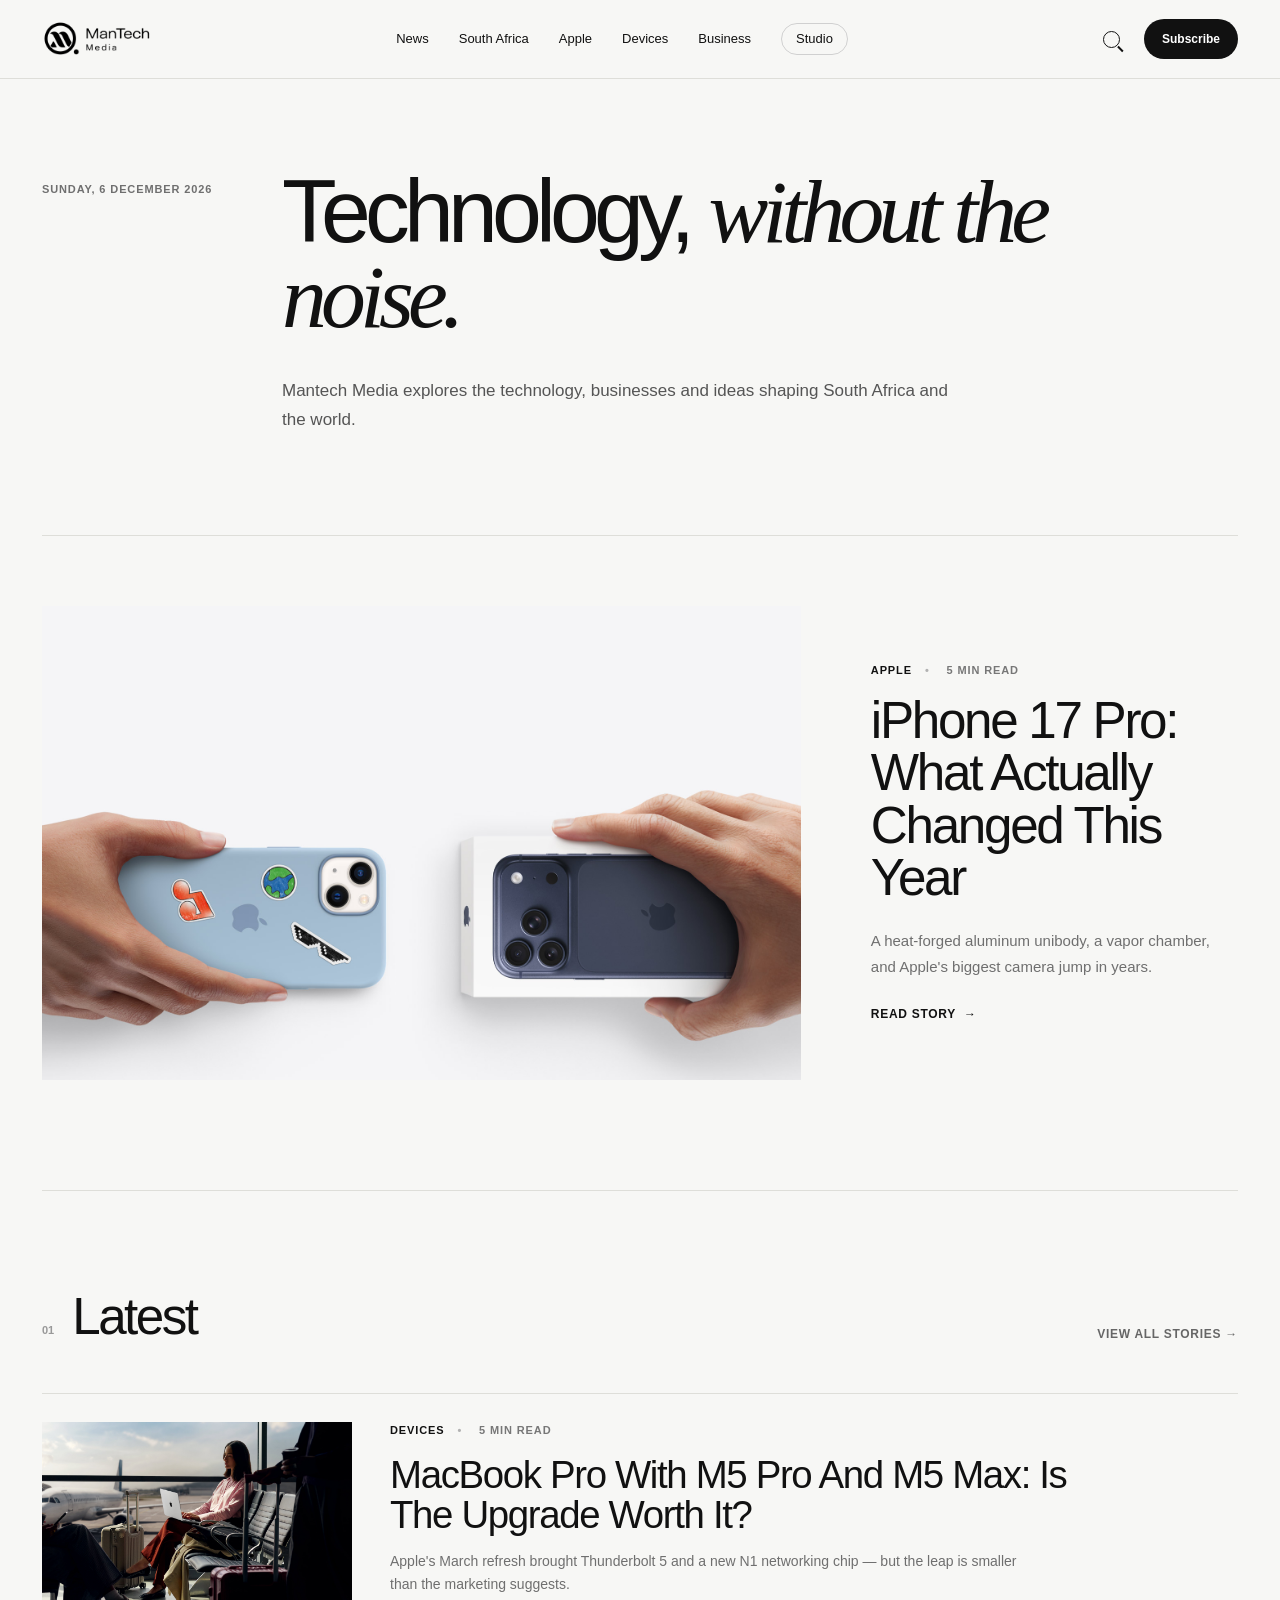
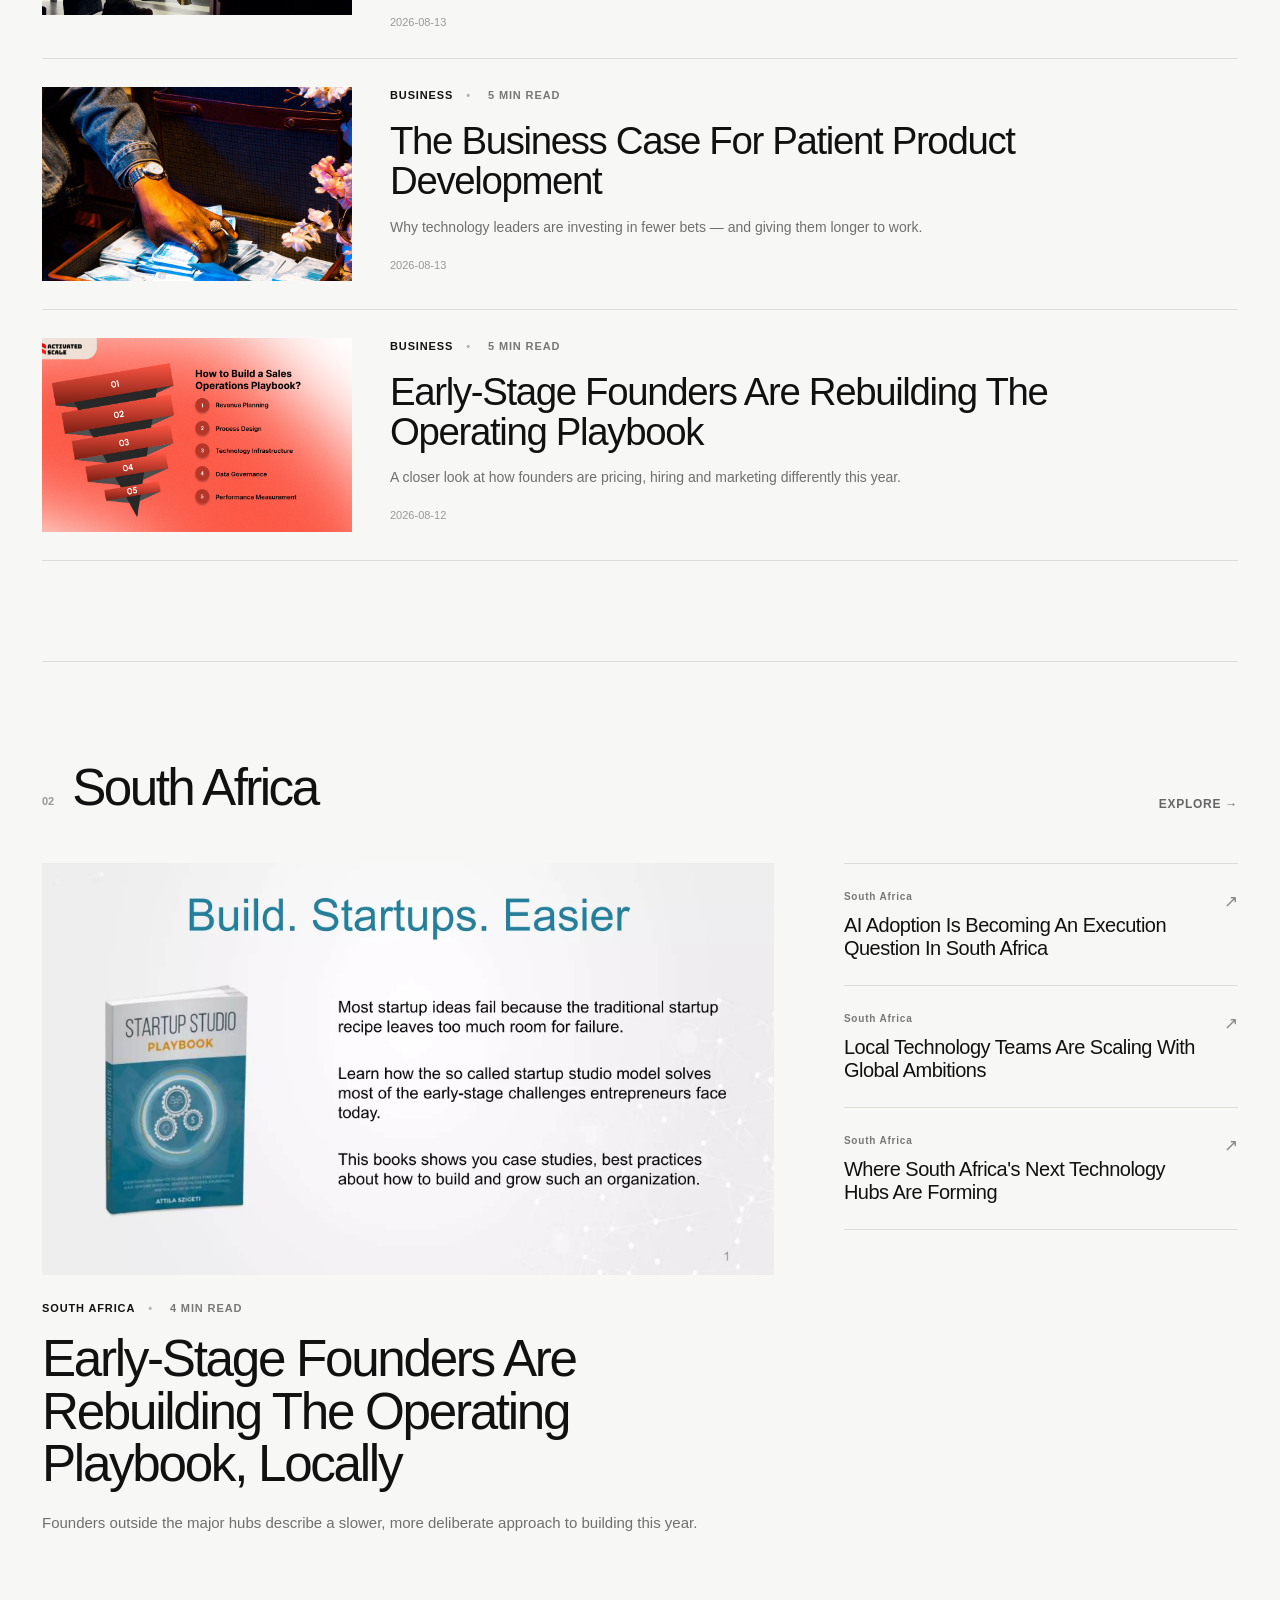
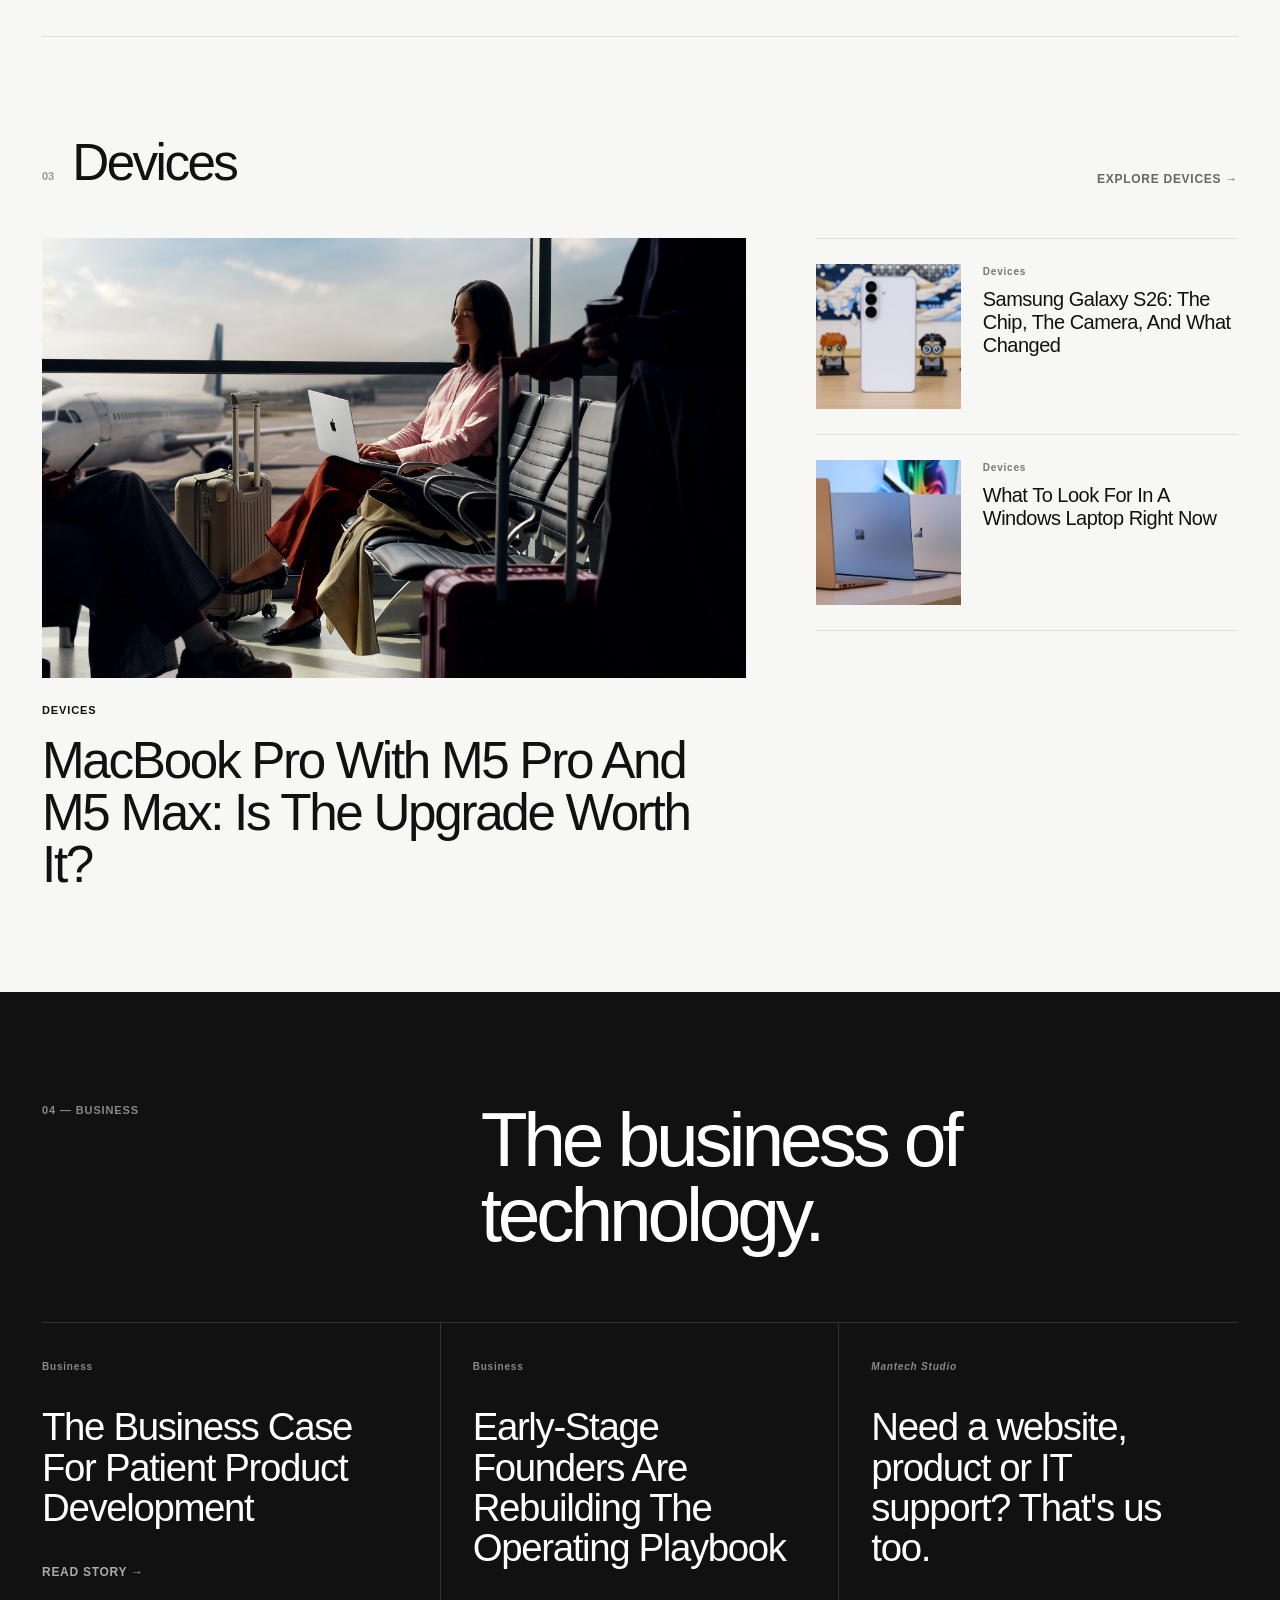
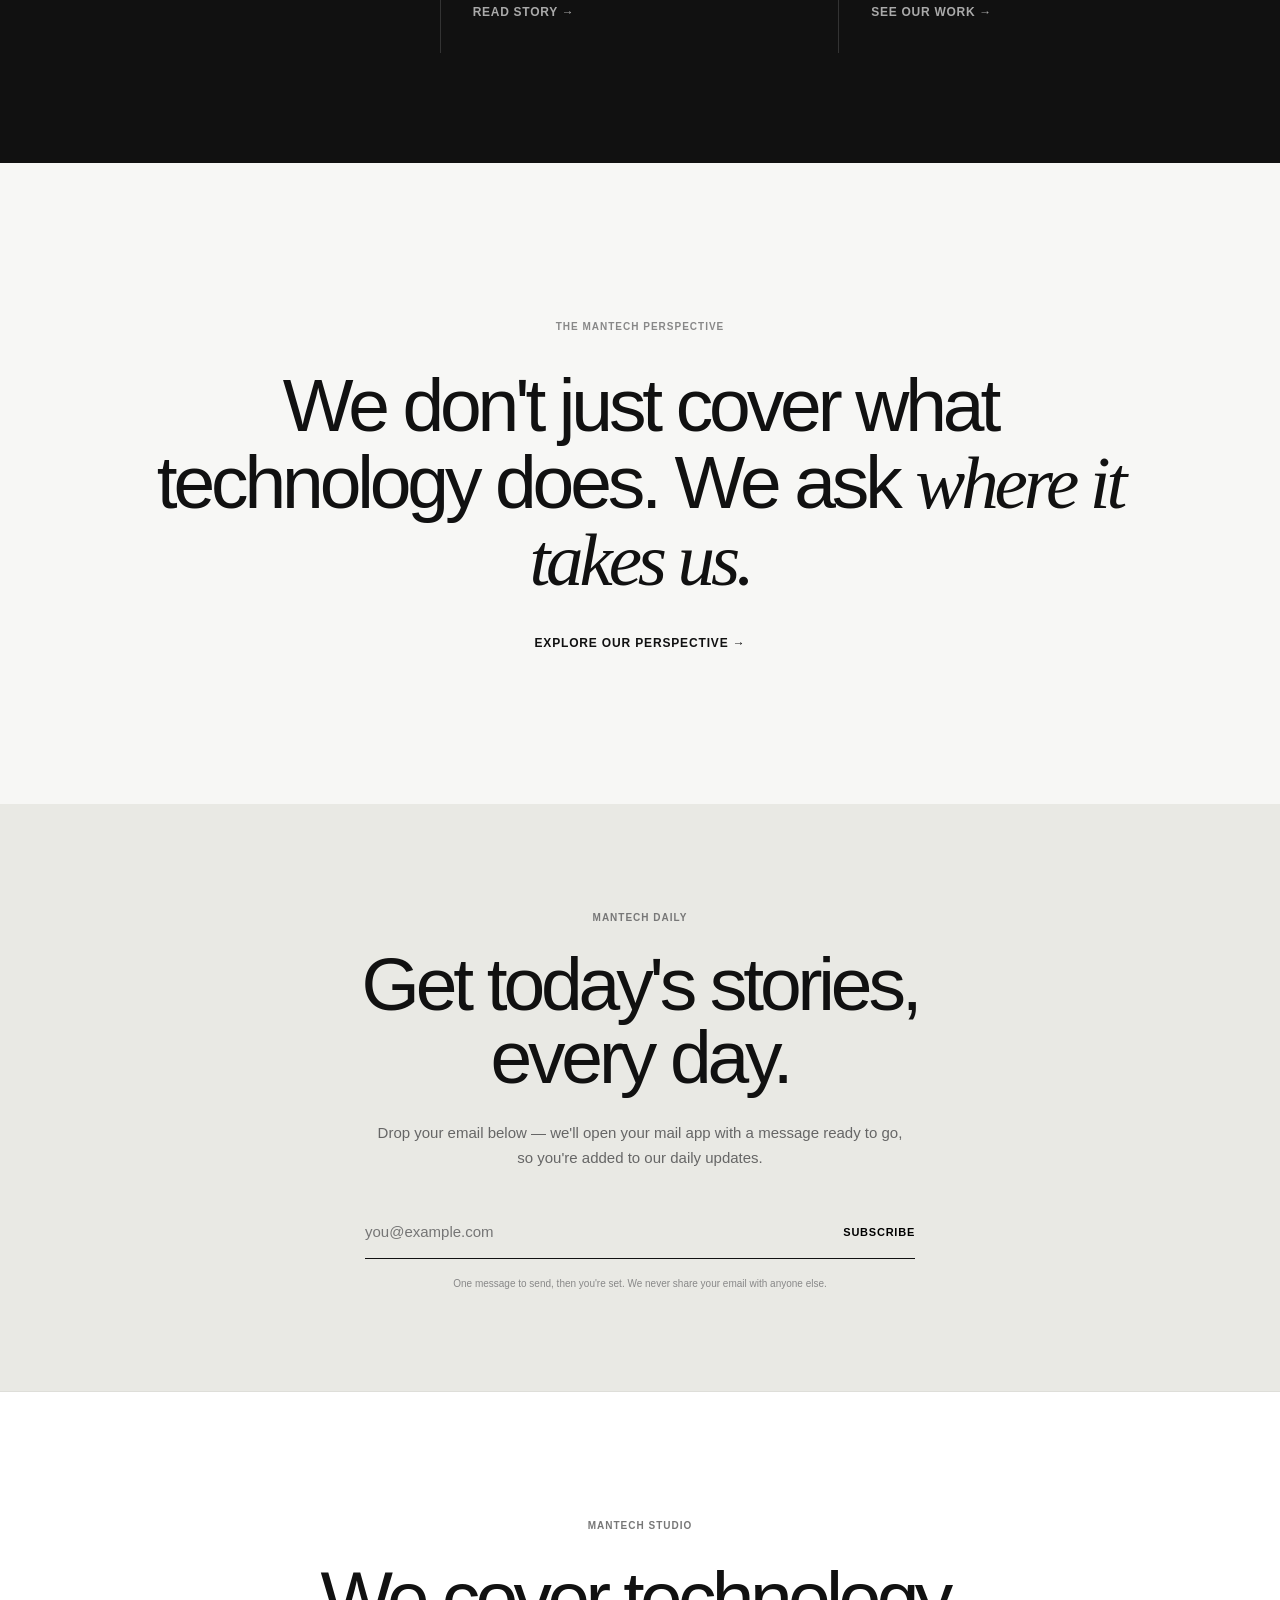
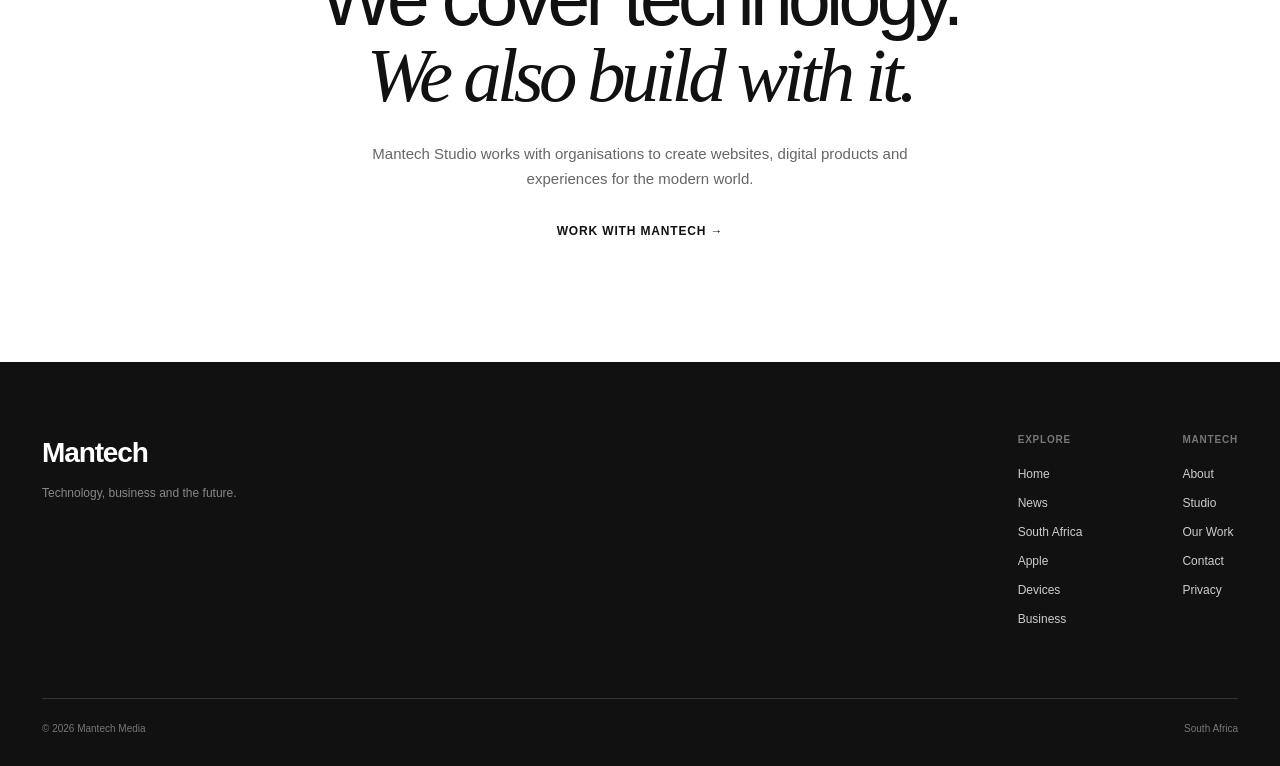
==== index.html @ ae86266d "initial commit of the full website" ====
<!DOCTYPE html>
<html lang="en">

<head>

    <meta charset="UTF-8">

    <meta
        name="viewport"
        content="width=device-width, initial-scale=1.0"
    >

    <!-- Security: this site loads nothing from outside itself
         (no external fonts/scripts/CDNs), so a strict Content-Security-Policy
         costs nothing and blocks most injection attacks outright. -->
    <meta http-equiv="Content-Security-Policy" content="default-src 'self'; img-src 'self' data:; script-src 'self'; style-src 'self'; base-uri 'self'; form-action 'self' mailto:; frame-ancestors 'none'; object-src 'none';">
    <meta name="referrer" content="strict-origin-when-cross-origin">

    <meta
        name="description"
        content="Mantech Media covers technology, business, devices, AI and the changing technology landscape in South Africa and around the world."
    >

    <meta
        name="theme-color"
        content="#f7f7f5"
    >

    <title>Mantech Media — Technology, Business & Innovation</title>


    <link rel="icon" type="image/png" sizes="32x32" href="assets/icons/favicon-32.png" media="(prefers-color-scheme: light)">
    <link rel="icon" type="image/png" sizes="16x16" href="assets/icons/favicon-16.png" media="(prefers-color-scheme: light)">
    <link rel="icon" type="image/png" sizes="32x32" href="assets/icons/favicon-32-dark.png" media="(prefers-color-scheme: dark)">
    <link rel="icon" type="image/png" sizes="16x16" href="assets/icons/favicon-16-dark.png" media="(prefers-color-scheme: dark)">
    <link rel="apple-touch-icon" href="assets/icons/apple-touch-icon.png">

    <meta property="og:type" content="website">
    <meta property="og:site_name" content="Mantech Media">
    <meta property="og:image" content="assets/images/og-image.jpg">
    <meta name="twitter:card" content="summary_large_image">

    <link rel="stylesheet" href="css/style.css">

</head>


<body>


    <!-- =========================
         HEADER
    ========================== -->

    <header class="site-header">

        <div class="header-inner">


            <a href="index.html" class="brand">

                <img
                    src="assets/icons/lockup-black.png"
                    alt="Mantech Media Logo"
                    class="logo"
                >

            </a>


            <!-- DESKTOP NAVIGATION -->

            <nav class="desktop-navigation">

                <a href="pages/category.html?category=news">
                    News
                </a>

                <a href="pages/category.html?category=south-africa">
                    South Africa
                </a>

                <a href="pages/category.html?category=apple">
                    Apple
                </a>

                <a href="pages/category.html?category=devices">
                    Devices
                </a>

                <a href="pages/category.html?category=business">
                    Business
                </a>

                <a href="pages/studio.html" class="nav-studio-link">
                    Studio
                </a>

            </nav>


            <div class="header-actions">


                <button
                    class="icon-button"
                    id="searchButton"
                    aria-label="Open search"
                    type="button"
                >

                    <span class="search-icon"></span>

                </button>


                <a
                    href="#newsletter"
                    class="subscribe-button"
                >
                    Subscribe
                </a>


                <button
                    class="menu-button"
                    id="menuButton"
                    aria-label="Open menu"
                    aria-expanded="false"
                    type="button"
                >

                    <span></span>
                    <span></span>

                </button>


            </div>

        </div>


        <!-- =========================
             MOBILE NAVIGATION
        ========================== -->

        <div
            class="mobile-navigation"
            id="mobileNavigation"
        >

            <nav>

                <a href="index.html">
                    Home
                </a>

                <a href="pages/category.html?category=news">
                    News
                </a>

                <a href="pages/category.html?category=south-africa">
                    South Africa
                </a>

                <a href="pages/category.html?category=apple">
                    Apple
                </a>

                <a href="pages/category.html?category=devices">
                    Devices
                </a>

                <a href="pages/category.html?category=business">
                    Business
                </a>

            </nav>


            <div class="mobile-navigation-footer">

                <a href="#newsletter">
                    Mantech Daily
                </a>

                <a href="pages/studio.html">
                    Mantech Studio
                </a>

            </div>

        </div>

    </header>


    <!-- =========================
         SEARCH
    ========================== -->

    <div
        class="search-overlay"
        id="searchOverlay"
    >

        <div class="search-container">


            <div class="search-top">

                <span>
                    Search Mantech
                </span>

                <button
                    id="closeSearch"
                    type="button"
                >
                    Close
                </button>

            </div>


            <input
                type="search"
                id="searchInput"
                placeholder="Search stories, topics and technology..."
                autocomplete="off"
            >


            <div
                class="search-results"
                id="searchResults"
            >

                <p>
                    Start typing to search Mantech.
                </p>

            </div>

        </div>

    </div>



    <main>


        <!-- =========================
             INTRO
        ========================== -->

        <section class="publication-intro">

            <div
                class="intro-date"
                id="todayDate"
            >

            </div>


            <div class="intro-title">

                <h1>

                    Technology,

                    <em>
                        without the noise.
                    </em>

                </h1>


                <p>

                    Mantech Media explores the technology,
                    businesses and ideas shaping South Africa
                    and the world.

                </p>

            </div>

        </section>



        <!-- =========================
             FEATURED STORY
        ========================== -->

        <section class="featured-section" id="featuredSection">

            <article class="featured-story" id="featuredStory">


                <a
                    href="pages/article.html?id=technology-decisions-next-decade"
                    class="featured-image"
                >

                    <img
                        src="https://images.unsplash.com/photo-1518770660439-4636190af475"
                        alt="Computer hardware and technology"
                    >

                </a>


                <div class="featured-information">


                    <div class="story-meta">

                        <span>
                            Technology
                        </span>

                        <span>
                            6 min read
                        </span>

                    </div>


                    <h2>

                        <a href="pages/article.html?id=technology-decisions-next-decade">

                            The technology decisions
                            shaping the next decade

                        </a>

                    </h2>


                    <p>

                        Artificial intelligence, computing,
                        connectivity and new digital platforms
                        are changing how people and businesses
                        operate.

                    </p>


                    <a
                        href="pages/article.html?id=technology-decisions-next-decade"
                        class="text-link"
                    >

                        Read story

                        <span>
                            →
                        </span>

                    </a>


                </div>

            </article>

        </section>



        <!-- =========================
             LATEST
        ========================== -->

        <section class="content-section">


            <div class="section-heading">

                <div>

                    <span class="section-number">
                        01
                    </span>

                    <h2>
                        Latest
                    </h2>

                </div>


                <a
                    href="pages/category.html?category=news"
                    class="section-link"
                >
                    View all stories →
                </a>

            </div>



            <div class="latest-list" id="latestList">


                <article class="latest-story">

                    <a
                        href="pages/article.html?id=ai-everyday-business-tool"
                        class="latest-image"
                    >

                        <img
                            src="https://images.unsplash.com/photo-1516321318423-f06f85e504b3"
                            alt="Person using a computer"
                        >

                    </a>


                    <div class="latest-information">

                        <div class="story-meta">

                            <span>
                                AI
                            </span>

                            <span>
                                5 min read
                            </span>

                        </div>


                        <h3>

                            <a href="pages/article.html?id=ai-everyday-business-tool">

                                AI is moving from experiment
                                to everyday business tool

                            </a>

                        </h3>


                        <p>

                            Businesses are moving beyond
                            AI experimentation and beginning
                            to build it into everyday work.

                        </p>


                        <time>
                            August 16, 2026
                        </time>

                    </div>

                </article>



                <article class="latest-story">

                    <a
                        href="pages/article.html?id=tools-changing-software-development"
                        class="latest-image"
                    >

                        <img
                            src="https://images.unsplash.com/photo-1488590528505-98d2b5aba04b"
                            alt="Laptop displaying technology"
                        >

                    </a>


                    <div class="latest-information">

                        <div class="story-meta">

                            <span>
                                Developers
                            </span>

                            <span>
                                4 min read
                            </span>

                        </div>


                        <h3>

                            <a href="pages/article.html?id=tools-changing-software-development">

                                The tools changing how
                                software is being built

                            </a>

                        </h3>


                        <p>

                            A new generation of development
                            tools is changing the relationship
                            between people and software.

                        </p>


                        <time>
                            August 15, 2026
                        </time>

                    </div>

                </article>



                <article class="latest-story">

                    <a
                        href="pages/article.html?id=relationship-with-technology"
                        class="latest-image"
                    >

                        <img
                            src="https://images.unsplash.com/photo-1550745165-9bc0b252726f"
                            alt="Retro technology device"
                        >

                    </a>


                    <div class="latest-information">

                        <div class="story-meta">

                            <span>
                                Devices
                            </span>

                            <span>
                                3 min read
                            </span>

                        </div>


                        <h3>

                            <a href="pages/article.html?id=relationship-with-technology">

                                Why our relationship with
                                technology keeps changing

                            </a>

                        </h3>


                        <p>

                            From smartphones to wearables,
                            the devices around us continue
                            to evolve.

                        </p>


                        <time>
                            August 15, 2026
                        </time>

                    </div>

                </article>


            </div>

        </section>



        <!-- =========================
             SOUTH AFRICA
        ========================== -->

        <section class="content-section">


            <div class="section-heading">

                <div>

                    <span class="section-number">
                        02
                    </span>

                    <h2>
                        South Africa
                    </h2>

                </div>


                <a
                    href="pages/category.html?category=south-africa"
                    class="section-link"
                >
                    Explore →
                </a>

            </div>



            <div class="south-africa-layout" id="southAfricaLayout">


                <article class="sa-main-story">


                    <a
                        href="pages/article.html?id=south-africa-new-tech-chapter"
                        class="sa-image"
                    >

                        <img
                            src="https://images.unsplash.com/photo-1486406146926-c627a92ad1ab"
                            alt="Modern city buildings"
                        >

                    </a>


                    <div class="story-meta">

                        <span>
                            South Africa
                        </span>

                        <span>
                            7 min read
                        </span>

                    </div>


                    <h3>

                        <a href="pages/article.html?id=south-africa-new-tech-chapter">

                            South Africa is entering
                            a new chapter in technology

                        </a>

                    </h3>


                    <p>

                        From fintech and artificial intelligence
                        to infrastructure and digital services,
                        technology is becoming increasingly
                        important to the country's future.

                    </p>

                </article>



                <div class="sa-side-stories">


                    <article class="compact-story">

                        <div>

                            <span class="compact-category">
                                FINTECH
                            </span>

                            <h3>

                                <a href="pages/article.html?id=african-fintech-finance">

                                    How African fintech
                                    is changing finance

                                </a>

                            </h3>

                        </div>

                        <span class="story-arrow">
                            ↗
                        </span>

                    </article>



                    <article class="compact-story">

                        <div>

                            <span class="compact-category">
                                INFRASTRUCTURE
                            </span>

                            <h3>

                                <a href="pages/article.html?id=africas-digital-future">

                                    The race to build
                                    Africa's digital future

                                </a>

                            </h3>

                        </div>

                        <span class="story-arrow">
                            ↗
                        </span>

                    </article>



                    <article class="compact-story">

                        <div>

                            <span class="compact-category">
                                STARTUPS
                            </span>

                            <h3>

                                <a href="pages/article.html?id=african-founders-building-next">

                                    The African founders
                                    building what's next

                                </a>

                            </h3>

                        </div>

                        <span class="story-arrow">
                            ↗
                        </span>

                    </article>


                </div>

            </div>

        </section>



        <!-- =========================
             DEVICES
        ========================== -->

        <section class="content-section">


            <div class="section-heading">

                <div>

                    <span class="section-number">
                        03
                    </span>

                    <h2>
                        Devices
                    </h2>

                </div>


                <a
                    href="pages/category.html?category=devices"
                    class="section-link"
                >
                    Explore devices →
                </a>

            </div>



            <div class="device-layout" id="deviceLayout">


                <article class="device-main">

                    <a
                        href="pages/article.html?id=smartphone-more-than-phone"
                        class="device-main-image"
                    >

                        <img
                            src="https://images.unsplash.com/photo-1592899677977-9c10ca588bbd"
                            alt="Modern smartphone"
                        >

                    </a>


                    <div class="story-meta">

                        <span>
                            Smartphones
                        </span>

                    </div>


                    <h3>

                        <a href="pages/article.html?id=smartphone-more-than-phone">

                            The smartphone is becoming
                            more than a phone

                        </a>

                    </h3>

                </article>



                <div class="device-side">


                    <article class="device-small">

                        <a href="pages/article.html?id=personal-computing">

                            <img
                                src="https://images.unsplash.com/photo-1517336714731-489689fd1ca8"
                                alt="Laptop"
                            >

                        </a>


                        <div>

                            <span>
                                COMPUTERS
                            </span>

                            <h3>

                                <a href="pages/article.html?id=personal-computing">

                                    The new era of
                                    personal computing

                                </a>

                            </h3>

                        </div>

                    </article>



                    <article class="device-small">

                        <a href="pages/article.html?id=after-smartwatch">

                            <img
                                src="https://images.unsplash.com/photo-1546868871-7041f2a55e13"
                                alt="Smartwatch"
                            >

                        </a>


                        <div>

                            <span>
                                WEARABLES
                            </span>

                            <h3>

                                <a href="pages/article.html?id=after-smartwatch">

                                    What comes after
                                    the smartwatch?

                                </a>

                            </h3>

                        </div>

                    </article>


                </div>

            </div>

        </section>



        <!-- =========================
             BUSINESS
        ========================== -->

        <section class="business-section">


            <div class="business-heading">

                <span>
                    04 — BUSINESS
                </span>

                <h2>
                    The business
                    of technology.
                </h2>

            </div>



            <div class="business-stories" id="businessStories">


                <article>

                    <span>
                        AI ECONOMY
                    </span>

                    <h3>

                        <a href="pages/article.html?id=companies-ai-economy">

                            The companies competing
                            to define the AI economy

                        </a>

                    </h3>


                    <a
                        href="pages/article.html?id=companies-ai-economy"
                        class="text-link"
                    >
                        Read story →
                    </a>

                </article>



                <article>

                    <span>
                        FINANCE
                    </span>

                    <h3>

                        <a href="pages/article.html?id=technology-financial-services">

                            How technology is reshaping
                            financial services

                        </a>

                    </h3>


                    <a
                        href="pages/article.html?id=technology-financial-services"
                        class="text-link"
                    >
                        Read story →
                    </a>

                </article>



                <article>

                    <span>
                        STARTUPS
                    </span>

                    <h3>

                        <a href="pages/article.html?id=next-generation-tech-companies">

                            Where the next generation
                            of technology companies begins

                        </a>

                    </h3>


                    <a
                        href="pages/article.html?id=next-generation-tech-companies"
                        class="text-link"
                    >
                        Read story →
                    </a>

                </article>


            </div>

        </section>



        <!-- =========================
             PERSPECTIVE
        ========================== -->

        <section class="perspective">

            <span>
                THE MANTECH PERSPECTIVE
            </span>


            <h2>

                We don't just cover
                what technology does.

                We ask

                <em>
                    where it takes us.
                </em>

            </h2>


            <a href="pages/about.html">
                Explore our perspective →
            </a>

        </section>



        <!-- =========================
             NEWSLETTER
        ========================== -->

        <section
            class="newsletter"
            id="newsletter"
        >

            <div class="newsletter-inner">

                <span>
                    MANTECH DAILY
                </span>


                <h2>
                    Get today's stories,
                    every day.
                </h2>


                <p>

                    Drop your email below — we'll open your mail
                    app with a message ready to go, so you're
                    added to our daily updates.

                </p>


                <form id="newsletterForm">

                    <input
                        type="email"
                        id="emailInput"
                        placeholder="you@example.com"
                        required
                    >

                    <button type="submit" id="subscribeButton">
                        Subscribe
                    </button>

                </form>


                <small id="newsletterMessage">

                    One message to send, then you're set. We
                    never share your email with anyone else.

                </small>

            </div>

        </section>



        <!-- =========================
             STUDIO
        ========================== -->

        <section
            class="studio"
            id="studio"
        >

            <div class="studio-inner">

                <span>
                    MANTECH STUDIO
                </span>


                <h2>

                    We cover technology.

                    <br>

                    <em>
                        We also build with it.
                    </em>

                </h2>


                <p>

                    Mantech Studio works with organisations
                    to create websites, digital products and
                    experiences for the modern world.

                </p>


                <a href="pages/studio.html">
                    Work with Mantech →
                </a>

            </div>

        </section>


    </main>



    <!-- =========================
         FOOTER
    ========================== -->

    <footer class="site-footer">


        <div class="footer-top">


            <div class="footer-brand">

                <a href="index.html">
                    Mantech
                </a>

                <p>
                    Technology, business and the future.
                </p>

            </div>



            <div class="footer-links">


                <div>

                    <span>
                        Explore
                    </span>

                    <a href="index.html">
                        Home
                    </a>

                    <a href="pages/category.html?category=news">
                        News
                    </a>

                    <a href="pages/category.html?category=south-africa">
                        South Africa
                    </a>

                    <a href="pages/category.html?category=apple">
                        Apple
                    </a>

                    <a href="pages/category.html?category=devices">
                        Devices
                    </a>

                    <a href="pages/category.html?category=business">
                        Business
                    </a>

                </div>



                <div>

                    <span>
                        Mantech
                    </span>

                    <a href="pages/about.html">
                        About
                    </a>

                    <a href="pages/studio.html">
                        Studio
                    </a>

                    <a href="pages/work.html">
                        Our Work
                    </a>

                    <a href="pages/contact.html">
                        Contact
                    </a>

                    <a href="pages/privacy.html">
                        Privacy
                    </a>

                </div>


            </div>

        </div>



        <div class="footer-bottom">

            <span>
                © 2026 Mantech Media
            </span>

            <span>
                South Africa
            </span>

        </div>


    </footer>



    <script src="data/articles.js"></script>
    <script src="js/main.js"></script>

</body>

</html>
---- css/style.css ----
/* =========================================================
   MANTECH MEDIA
   Editorial Technology Publication
   ========================================================= */


/* =========================================================
   RESET
   ========================================================= */

* {
    margin: 0;
    padding: 0;
    box-sizing: border-box;
}

html {
    scroll-behavior: smooth;
}

body {
    background: #f7f7f5;
    color: #111111;
    font-family: Arial, Helvetica, sans-serif;
    line-height: 1.5;
    -webkit-font-smoothing: antialiased;
}

img {
    display: block;
    width: 100%;
}

a {
    color: inherit;
    text-decoration: none;
}

button,
input {
    font: inherit;
}


/* =========================================================
   VARIABLES
   ========================================================= */

:root {
    --background: #f7f7f5;
    --surface: #ffffff;
    --text: #111111;
    --muted: #6f6f6f;
    --light-muted: #999999;
    --border: #deded9;
    --dark: #111111;

    --page-width: 1380px;
    --side-padding: 42px;

    --serif: Georgia, "Times New Roman", serif;
}


/* =========================================================
   GLOBAL CONTAINER
   ========================================================= */

main,
.site-header,
.site-footer {
    width: 100%;
}


/* =========================================================
   HEADER
   ========================================================= */

.site-header {
    position: sticky;
    top: 0;
    z-index: 1000;

    background: rgba(247, 247, 245, 0.94);
    backdrop-filter: blur(18px);
    -webkit-backdrop-filter: blur(18px);

    border-bottom: 1px solid var(--border);
}

.header-inner {
    width: min(var(--page-width), calc(100% - 84px));
    min-height: 78px;
    margin: 0 auto;

    display: flex;
    align-items: center;
    justify-content: space-between;
    gap: 30px;
}

.brand {
    display: flex;
    align-items: center;
    flex-shrink: 0;
}

.logo {
    width: auto;
    height: 38px;
    object-fit: contain;
}


/* =========================================================
   DESKTOP NAVIGATION
   ========================================================= */

.desktop-navigation {
    display: flex;
    align-items: center;
    justify-content: center;
    gap: 30px;

    margin-left: auto;
    margin-right: auto;
}

.desktop-navigation a {
    font-size: 13px;
    font-weight: 500;
    color: #333333;

    transition:
        color 0.2s ease;
}

.desktop-navigation a:hover {
    color: #000000;
}

/* Studio is a service, not a news category — a thin outline
   quietly marks it as a different kind of destination. */
.nav-studio-link {
    border: 1px solid #d0d0d0;
    border-radius: 20px;
    padding: 5px 14px;
}

.nav-studio-link:hover {
    border-color: #000000;
}


/* =========================================================
   HEADER ACTIONS
   ========================================================= */

.header-actions {
    display: flex;
    align-items: center;
    gap: 12px;
}

.icon-button,
.menu-button {
    border: 0;
    background: transparent;
    cursor: pointer;
}

.icon-button {
    width: 40px;
    height: 40px;

    display: flex;
    align-items: center;
    justify-content: center;
}

.search-icon {
    width: 17px;
    height: 17px;

    border: 1.7px solid #111111;
    border-radius: 50%;

    position: relative;
}

.search-icon::after {
    content: "";

    position: absolute;

    width: 7px;
    height: 1.7px;

    background: #111111;

    right: -5px;
    bottom: -3px;

    transform: rotate(45deg);
}

.subscribe-button {
    background: #111111;
    color: #ffffff;

    padding: 11px 18px;

    border-radius: 999px;

    font-size: 12px;
    font-weight: 600;

    transition:
        transform 0.2s ease,
        background 0.2s ease;
}

.subscribe-button:hover {
    background: #2a2a2a;
    transform: translateY(-1px);
}


/* =========================================================
   MENU BUTTON
   ========================================================= */

.menu-button {
    display: none;

    width: 40px;
    height: 40px;

    flex-direction: column;
    align-items: center;
    justify-content: center;
    gap: 5px;
}

.menu-button span {
    width: 19px;
    height: 1.5px;
    background: #111111;
}


/* =========================================================
   MOBILE NAVIGATION
   ========================================================= */

.mobile-navigation {
    display: none;

    border-top: 1px solid var(--border);
    background: var(--background);
}

.mobile-navigation nav {
    display: flex;
    flex-direction: column;
}

.mobile-navigation nav a {
    padding: 17px 22px;

    border-bottom: 1px solid var(--border);

    font-size: 17px;
    font-weight: 500;
}

.mobile-navigation-footer {
    display: flex;
    gap: 20px;

    padding: 20px 22px;
}

.mobile-navigation-footer a {
    font-size: 12px;
    color: var(--muted);
}


/* =========================================================
   SEARCH OVERLAY
   ========================================================= */

.search-overlay {
    position: fixed;
    inset: 0;

    z-index: 2000;

    background: rgba(247, 247, 245, 0.98);

    display: none;
}

.search-overlay.active {
    display: block;
}

.search-container {
    width: min(900px, calc(100% - 44px));
    margin: 100px auto;
}

.search-top {
    display: flex;
    align-items: center;
    justify-content: space-between;

    margin-bottom: 30px;
}

.search-top span {
    font-size: 14px;
    font-weight: 600;
}

.search-top button {
    border: 0;
    background: transparent;

    cursor: pointer;

    font-size: 13px;
}

#searchInput {
    width: 100%;

    border: 0;
    border-bottom: 1px solid #111111;

    background: transparent;

    padding: 15px 0;

    outline: none;

    font-size: clamp(28px, 5vw, 58px);
    letter-spacing: -0.04em;
}

.search-results {
    margin-top: 30px;
}

.search-results p {
    color: var(--muted);
}


/* =========================================================
   PUBLICATION INTRO
   ========================================================= */

.publication-intro {
    width: min(var(--page-width), calc(100% - 84px));

    margin: 0 auto;

    padding-top: 90px;
    padding-bottom: 100px;

    display: grid;
    grid-template-columns: 180px 1fr;

    gap: 60px;

    border-bottom: 1px solid var(--border);
}

.intro-date {
    padding-top: 12px;

    color: var(--muted);

    font-size: 11px;
    font-weight: 600;

    text-transform: uppercase;
    letter-spacing: 0.08em;
}

.intro-title {
    max-width: 950px;
}

.intro-title h1 {
    font-size: clamp(52px, 7vw, 100px);

    line-height: 0.94;

    letter-spacing: -0.065em;

    font-weight: 500;
}

.intro-title h1 em {
    font-family: var(--serif);
    font-weight: 400;
}

.intro-title p {
    max-width: 680px;

    margin-top: 38px;

    color: #555555;

    font-size: 17px;
    line-height: 1.7;
}


/* =========================================================
   FEATURED STORY
   ========================================================= */

.featured-section {
    width: min(var(--page-width), calc(100% - 84px));

    margin: 0 auto;

    padding: 70px 0 110px;
}

.featured-story {
    display: grid;

    grid-template-columns: minmax(0, 1.55fr) minmax(300px, 0.75fr);

    gap: 70px;

    align-items: center;
}

.featured-image {
    overflow: hidden;

    aspect-ratio: 16 / 10;

    background: #e7e7e2;
}

.featured-image img {
    width: 100%;
    height: 100%;

    object-fit: cover;

    transition: transform 0.5s ease;
}

.featured-image:hover img {
    transform: scale(1.025);
}

.featured-information {
    max-width: 530px;
}

.story-meta {
    display: flex;
    align-items: center;
    gap: 13px;

    margin-bottom: 17px;

    color: #777777;

    font-size: 11px;
    font-weight: 700;

    text-transform: uppercase;
    letter-spacing: 0.08em;
}

.story-meta span:first-child {
    color: #111111;
}

.story-meta span + span::before {
    content: "•";
    margin-right: 13px;

    color: #b2b2b2;
}

.featured-information h2 {
    font-size: clamp(34px, 4vw, 58px);

    line-height: 1.02;

    letter-spacing: -0.045em;

    font-weight: 500;
}

.featured-information h2 a {
    transition: opacity 0.2s ease;
}

.featured-information h2 a:hover {
    opacity: 0.6;
}

.featured-information p {
    margin-top: 24px;

    color: var(--muted);

    font-size: 15px;
    line-height: 1.7;
}


/* =========================================================
   TEXT LINKS
   ========================================================= */

.text-link {
    display: inline-flex;
    align-items: center;
    gap: 8px;

    margin-top: 26px;

    font-size: 12px;
    font-weight: 700;

    text-transform: uppercase;
    letter-spacing: 0.06em;
}

.text-link span {
    transition: transform 0.2s ease;
}

.text-link:hover span {
    transform: translateX(4px);
}


/* =========================================================
   CONTENT SECTIONS
   ========================================================= */

.content-section {
    width: min(var(--page-width), calc(100% - 84px));

    margin: 0 auto;

    padding: 100px 0;

    border-top: 1px solid var(--border);
}

.section-heading {
    display: flex;
    align-items: flex-end;
    justify-content: space-between;

    margin-bottom: 50px;
}

.section-heading > div {
    display: flex;
    align-items: baseline;
    gap: 18px;
}

.section-number {
    color: #999999;

    font-size: 11px;
    font-weight: 700;
}

.section-heading h2 {
    font-size: clamp(34px, 4vw, 58px);

    line-height: 1;

    letter-spacing: -0.05em;

    font-weight: 500;
}

.section-link {
    color: #666666;

    font-size: 12px;
    font-weight: 600;

    text-transform: uppercase;
    letter-spacing: 0.06em;
}

.section-link:hover {
    color: #111111;
}


/* =========================================================
   LATEST STORIES
   ========================================================= */

.latest-list {
    border-top: 1px solid var(--border);
   
}

.latest-story {
    display: grid;

    grid-template-columns: 310px 1fr;

    gap: 38px;

    padding: 28px 0;

    border-bottom: 1px solid var(--border);
}

.latest-image {
    display: block;

    overflow: hidden;

    aspect-ratio: 16 / 10;

    background: #e8e8e3;
}

.latest-image img {
    width: 100%;
    height: 100%;

    object-fit: cover;

    transition: transform 0.45s ease;
}

.latest-image:hover img {
    transform: scale(1.025);
}

.latest-information {
    max-width: 720px;

    display: flex;
    flex-direction: column;
    align-items: flex-start;
}

.latest-information h3 {
    max-width: 700px;

    font-size: clamp(24px, 3vw, 39px);

    line-height: 1.05;

    letter-spacing: -0.035em;

    font-weight: 500;
}

.latest-information h3 a:hover {
    opacity: 0.6;
}

.latest-information p {
    max-width: 650px;

    margin-top: 14px;

    color: var(--muted);

    font-size: 14px;

    line-height: 1.65;
}

.latest-information time {
    margin-top: 18px;

    color: #999999;

    font-size: 11px;
}


/* =========================================================
   SOUTH AFRICA
   ========================================================= */

.south-africa-layout {
    display: grid;

    grid-template-columns: minmax(0, 1.3fr) minmax(300px, 0.7fr);

    gap: 70px;
}

.sa-image {
    display: block;

    overflow: hidden;

    aspect-ratio: 16 / 9;

    background: #e7e7e2;
}

.sa-image img {
    width: 100%;
    height: 100%;

    object-fit: cover;

    transition: transform 0.5s ease;
}

.sa-image:hover img {
    transform: scale(1.025);
}

.sa-main-story .story-meta {
    margin-top: 25px;
}

.sa-main-story h3 {
    max-width: 800px;

    font-size: clamp(30px, 4vw, 52px);

    line-height: 1.02;

    letter-spacing: -0.045em;

    font-weight: 500;
}

.sa-main-story h3 a:hover {
    opacity: 0.6;
}

.sa-main-story p {
    max-width: 680px;

    margin-top: 20px;

    color: var(--muted);

    font-size: 15px;

    line-height: 1.7;
}

.sa-side-stories {
    border-top: 1px solid var(--border);
}

.compact-story {
    display: flex;

    justify-content: space-between;

    gap: 20px;

    padding: 25px 0;

    border-bottom: 1px solid var(--border);
}

.compact-category {
    display: block;

    margin-bottom: 10px;

    color: #777777;

    font-size: 10px;
    font-weight: 700;

    letter-spacing: 0.08em;
}

.compact-story h3 {
    max-width: 390px;

    font-size: 20px;

    line-height: 1.15;

    font-weight: 500;

    letter-spacing: -0.025em;
}

.compact-story h3 a:hover {
    opacity: 0.6;
}

.story-arrow {
    color: #888888;

    font-size: 17px;
}


/* =========================================================
   DEVICES
   ========================================================= */

.device-layout {
    display: grid;

    grid-template-columns: minmax(0, 1.25fr) minmax(300px, 0.75fr);

    gap: 70px;
}

.device-main-image {
    display: block;

    overflow: hidden;

    aspect-ratio: 16 / 10;

    background: #e6e6e1;
}

.device-main-image img {
    width: 100%;
    height: 100%;

    object-fit: cover;

    transition: transform 0.5s ease;
}

.device-main-image:hover img {
    transform: scale(1.025);
}

.device-main .story-meta {
    margin-top: 24px;
}

.device-main h3 {
    max-width: 720px;

    font-size: clamp(30px, 4vw, 52px);

    line-height: 1.02;

    letter-spacing: -0.045em;

    font-weight: 500;
}

.device-main h3 a:hover {
    opacity: 0.6;
}

.device-side {
    border-top: 1px solid var(--border);
}

.device-small {
    display: grid;

    grid-template-columns: 145px 1fr;

    gap: 22px;

    padding: 25px 0;

    border-bottom: 1px solid var(--border);
}

.device-small > a {
    overflow: hidden;

    aspect-ratio: 1 / 1;

    background: #e7e7e2;
}

.device-small img {
    width: 100%;
    height: 100%;

    object-fit: cover;

    transition: transform 0.4s ease;
}

.device-small > a:hover img {
    transform: scale(1.04);
}

.device-small > div > span {
    display: block;

    margin-bottom: 9px;

    color: #777777;

    font-size: 10px;
    font-weight: 700;

    letter-spacing: 0.08em;
}

.device-small h3 {
    font-size: 20px;

    line-height: 1.15;

    letter-spacing: -0.025em;

    font-weight: 500;
}

.device-small h3 a:hover {
    opacity: 0.6;
}


/* =========================================================
   BUSINESS
   ========================================================= */

.business-section {
    width: 100%;

    background: #111111;

    color: #ffffff;

    padding: 110px max(42px, calc((100vw - var(--page-width)) / 2));
}

.business-heading {
    display: grid;

    grid-template-columns: 0.5fr 1fr;

    gap: 60px;

    margin-bottom: 70px;
}

.business-heading > span {
    color: #888888;

    font-size: 11px;
    font-weight: 700;

    letter-spacing: 0.08em;
}

.business-heading h2 {
    max-width: 800px;

    font-size: clamp(44px, 6vw, 82px);

    line-height: 0.98;

    letter-spacing: -0.055em;

    font-weight: 500;
}

.business-stories {
    display: grid;

    grid-template-columns: repeat(3, 1fr);

    border-top: 1px solid #333333;
}

.business-stories article {
    min-height: 290px;

    padding: 30px 32px 30px 0;

    border-right: 1px solid #333333;
}

.business-stories article:not(:first-child) {
    padding-left: 32px;
}

.business-stories article:last-child {
    border-right: 0;
}

.business-stories article > span {
    color: #888888;

    font-size: 10px;
    font-weight: 700;

    letter-spacing: 0.08em;
}

/* The one Studio card in this grid — same layout as a story,
   just quietly marked with a lighter label so it still reads
   honestly as "not a news story" without breaking the grid. */
.studio-promo-card > span {
    color: #666666;
    font-style: italic;
}

.business-stories h3 {
    max-width: 370px;

    margin-top: 30px;

    font-size: clamp(25px, 3vw, 39px);

    line-height: 1.05;

    letter-spacing: -0.035em;

    font-weight: 500;
}

.business-stories h3 a:hover {
    color: #aaaaaa;
}

.business-stories .text-link {
    margin-top: 35px;

    color: #aaaaaa;
}

.business-stories .text-link:hover {
    color: #ffffff;
}


/* =========================================================
   PERSPECTIVE
   ========================================================= */

.perspective {
    width: min(1000px, calc(100% - 84px));

    margin: 0 auto;

    padding: 150px 0;

    text-align: center;
}

.perspective > span {
    color: #888888;

    font-size: 10px;
    font-weight: 700;

    letter-spacing: 0.1em;
}

.perspective h2 {
    margin-top: 30px;

    font-size: clamp(40px, 6vw, 75px);

    line-height: 1.02;

    letter-spacing: -0.055em;

    font-weight: 500;
}

.perspective h2 em {
    font-family: var(--serif);
    font-weight: 400;
}

.perspective > a {
    display: inline-block;

    margin-top: 35px;

    font-size: 12px;
    font-weight: 700;

    text-transform: uppercase;
    letter-spacing: 0.07em;
}

.perspective > a:hover {
    opacity: 0.55;
}


/* =========================================================
   NEWSLETTER
   ========================================================= */

.newsletter {
    width: 100%;

    background: #e9e9e4;

    padding: 100px 42px;
}

.newsletter-inner {
    width: min(700px, 100%);

    margin: 0 auto;

    text-align: center;
}

.newsletter-inner > span {
    color: #777777;

    font-size: 10px;
    font-weight: 700;

    letter-spacing: 0.1em;
}

.newsletter h2 {
    margin-top: 20px;

    font-size: clamp(42px, 6vw, 75px);

    line-height: 0.98;

    letter-spacing: -0.055em;

    font-weight: 500;
}

.newsletter p {
    max-width: 530px;

    margin: 25px auto 0;

    color: #666666;

    font-size: 15px;

    line-height: 1.7;
}

#newsletterForm {
    display: flex;

    max-width: 550px;

    margin: 35px auto 0;

    border-bottom: 1px solid #111111;
}

#emailInput {
    flex: 1;

    min-width: 0;

    border: 0;

    background: transparent;

    padding: 15px 0;

    outline: none;

    font-size: 15px;
}

#newsletterForm button {
    border: 0;

    background: transparent;

    cursor: pointer;

    padding: 15px 0 15px 20px;

    font-size: 11px;
    font-weight: 700;

    text-transform: uppercase;
    letter-spacing: 0.07em;
}

#newsletterForm button:hover {
    opacity: 0.55;
}

.newsletter small {
    display: block;

    margin-top: 17px;

    color: #888888;

    font-size: 10px;

    transition: color 0.3s ease;
}

/* Brief colour pulse when someone just subscribed — subtle,
   not a big animation, fades back on its own via main.js. */
.newsletter-message--confirmed {
    color: #111111;
    font-weight: 700;
}


/* =========================================================
   STUDIO
   ========================================================= */

.studio {
    width: 100%;

    background: #ffffff;

    border-top: 1px solid var(--border);

    padding: 120px 42px;
}

.studio-inner {
    width: min(1000px, 100%);

    margin: 0 auto;

    text-align: center;
}

.studio-inner > span {
    color: #777777;

    font-size: 10px;
    font-weight: 700;

    letter-spacing: 0.1em;
}

.studio h2 {
    margin-top: 25px;

    font-size: clamp(45px, 6vw, 80px);

    line-height: 0.98;

    letter-spacing: -0.06em;

    font-weight: 500;
}

.studio h2 em {
    font-family: var(--serif);
    font-weight: 400;
}

.studio p {
    max-width: 560px;

    margin: 28px auto 0;

    color: #666666;

    font-size: 15px;

    line-height: 1.7;
}

.studio-inner > a {
    display: inline-block;

    margin-top: 30px;

    font-size: 12px;
    font-weight: 700;

    text-transform: uppercase;
    letter-spacing: 0.07em;
}

.studio-inner > a:hover {
    opacity: 0.55;
}


/* =========================================================
   FOOTER
   ========================================================= */

.site-footer {
    background: #111111;

    color: #ffffff;

    padding: 70px 42px 30px;
}

.footer-top {
    width: min(var(--page-width), 100%);

    margin: 0 auto;

    display: flex;

    justify-content: space-between;

    gap: 80px;

    padding-bottom: 70px;
}

.footer-brand > a {
    font-size: 28px;

    font-weight: 600;

    letter-spacing: -0.04em;
}

.footer-brand p {
    margin-top: 10px;

    color: #888888;

    font-size: 12px;
}

.footer-links {
    display: flex;

    gap: 100px;
}

.footer-links > div {
    display: flex;

    flex-direction: column;

    gap: 11px;
}

.footer-links span {
    margin-bottom: 7px;

    color: #777777;

    font-size: 10px;
    font-weight: 700;

    text-transform: uppercase;

    letter-spacing: 0.08em;
}

.footer-links a {
    color: #cccccc;

    font-size: 12px;

    transition: color 0.2s ease;
}

.footer-links a:hover {
    color: #ffffff;
}

.footer-bottom {
    width: min(var(--page-width), 100%);

    margin: 0 auto;

    padding-top: 22px;

    border-top: 1px solid #333333;

    display: flex;

    justify-content: space-between;

    color: #777777;

    font-size: 10px;
}


/* =========================================================
   ARTICLE PAGE
   ========================================================= */

.article-page {
    width: min(1180px, calc(100% - 84px));

    margin: 0 auto;

    padding: 100px 0 140px;
}

.article-header {
    width: min(900px, 100%);

    margin: 0 auto;

    text-align: center;
}

.article-header .story-meta {
    justify-content: center;
}

.article-header h1 {
    margin-top: 25px;

    font-size: clamp(48px, 7vw, 88px);

    line-height: 0.96;

    letter-spacing: -0.06em;

    font-weight: 500;
}

.article-excerpt {
    max-width: 700px;

    margin: 30px auto 0;

    color: #666666;

    font-size: 18px;

    line-height: 1.65;
}

.article-byline {
    display: flex;

    justify-content: center;

    gap: 18px;

    margin-top: 30px;

    color: #777777;

    font-size: 11px;
}

.article-byline time::before {
    content: "•";

    margin-right: 18px;

    color: #bbbbbb;
}

.article-image {
    width: 100%;

    margin-top: 70px;

    overflow: hidden;

    aspect-ratio: 16 / 8.5;

    background: #e6e6e1;
}

.article-image img {
    width: 100%;
    height: 100%;

    object-fit: cover;
}

.article-content {
    width: min(720px, 100%);

    margin: 75px auto 0;
}

.article-content p {
    margin-bottom: 27px;

    color: #292929;

    font-family: Georgia, "Times New Roman", serif;

    font-size: 20px;

    line-height: 1.75;
}

.article-content p:first-child {
    font-size: 23px;
}

.article-not-found {
    width: min(700px, calc(100% - 44px));

    margin: 150px auto;

    text-align: center;
}

.article-not-found h1 {
    font-size: 48px;

    letter-spacing: -0.05em;
}

.article-not-found p {
    margin-top: 15px;

    color: var(--muted);
}

.article-not-found a {
    display: inline-block;

    margin-top: 25px;

    font-size: 12px;
    font-weight: 700;

    text-transform: uppercase;
}

.article-loading {
    width: min(700px, calc(100% - 44px));

    margin: 150px auto;

    text-align: center;

    color: var(--muted);
}


/* =========================================================
   TABLET
   ========================================================= */

@media (max-width: 1000px) {

    :root {
        --side-padding: 28px;
    }

    .header-inner,
    .publication-intro,
    .featured-section,
    .content-section {
        width: calc(100% - 56px);
    }

    .desktop-navigation {
        gap: 18px;
    }

    .featured-story {
        grid-template-columns: 1fr;

        gap: 35px;
    }

    .featured-information {
        max-width: 760px;
    }

    .south-africa-layout,
    .device-layout {
        grid-template-columns: 1fr;

        gap: 50px;
    }

    .business-heading {
        grid-template-columns: 1fr;

        gap: 25px;
    }

    .business-stories {
        grid-template-columns: 1fr;
    }

    .business-stories article,
    .business-stories article:not(:first-child) {
        padding: 30px 0;

        border-right: 0;
        border-bottom: 1px solid #333333;
    }

    .business-stories article:last-child {
        border-bottom: 0;
    }

}


/* =========================================================
   MOBILE
   ========================================================= */

@media (max-width: 700px) {

    body {
        overflow-x: hidden;
    }

    .header-inner {
        width: calc(100% - 36px);

        min-height: 68px;
    }

    .logo {
        height: 31px;
    }

    .desktop-navigation {
        display: none;
    }

    .menu-button {
        display: flex;
    }

    .subscribe-button {
        padding: 9px 14px;

        font-size: 11px;
    }

    .mobile-navigation.active {
        display: block;
    }


    /* INTRO */

    .publication-intro {
        width: calc(100% - 36px);

        padding-top: 55px;
        padding-bottom: 65px;

        display: block;
    }

    .intro-date {
        padding-top: 0;

        margin-bottom: 25px;
    }

    .intro-title h1 {
        font-size: clamp(46px, 14vw, 72px);

        line-height: 0.94;
    }

    .intro-title p {
        margin-top: 25px;

        font-size: 15px;
    }


    /* FEATURED */

    .featured-section {
        width: calc(100% - 36px);

        padding: 40px 0 70px;
    }

    .featured-story {
        gap: 28px;
    }

    .featured-image {
        aspect-ratio: 4 / 3;
    }

    .featured-information h2 {
        font-size: clamp(32px, 10vw, 48px);
    }

    .featured-information p {
        font-size: 14px;
    }


    /* CONTENT */

    .content-section {
        width: calc(100% - 36px);

        padding: 70px 0;
    }

    .section-heading {
        margin-bottom: 30px;
    }

    .section-heading > div {
        gap: 12px;
    }

    .section-heading h2 {
        font-size: 37px;
    }

    .section-link {
        font-size: 10px;
    }


    /* LATEST */

    .latest-story {
        display: grid;

        grid-template-columns: 145px minmax(0, 1fr);

        gap: 18px;

        padding: 22px 0;
    }

    .latest-image {
        width: 145px;

        aspect-ratio: 1 / 1;
    }

    .latest-information .story-meta {
        margin-bottom: 9px;

        font-size: 9px;

        gap: 7px;
    }

    .latest-information .story-meta span + span::before {
        margin-right: 7px;
    }

    .latest-information h3 {
        font-size: 20px;

        line-height: 1.08;
    }

    .latest-information p {
        display: none;
    }

    .latest-information time {
        margin-top: 10px;

        font-size: 9px;
    }


    /* SOUTH AFRICA */

    .south-africa-layout {
        gap: 35px;
    }

    .sa-image {
        aspect-ratio: 4 / 3;
    }

    .sa-main-story h3 {
        font-size: 33px;
    }

    .sa-main-story p {
        font-size: 14px;
    }

    .compact-story h3 {
        font-size: 18px;
    }


    /* DEVICES */

    .device-layout {
        gap: 35px;
    }

    .device-main h3 {
        font-size: 33px;
    }

    .device-small {
        grid-template-columns: 110px minmax(0, 1fr);

        gap: 17px;
    }

    .device-small > a {
        width: 110px;
    }

    .device-small h3 {
        font-size: 18px;
    }


    /* BUSINESS */

    .business-section {
        padding: 75px 18px;
    }

    .business-heading {
        margin-bottom: 45px;
    }

    .business-heading h2 {
        font-size: 48px;
    }

    .business-stories article {
        min-height: auto;
    }

    .business-stories h3 {
        font-size: 29px;
    }


    /* PERSPECTIVE */

    .perspective {
        width: calc(100% - 36px);

        padding: 95px 0;
    }

    .perspective h2 {
        font-size: 43px;
    }


    /* NEWSLETTER */

    .newsletter {
        padding: 75px 18px;
    }

    .newsletter h2 {
        font-size: 48px;
    }

    .newsletter p {
        font-size: 14px;
    }

    #newsletterForm {
        display: block;

        border-bottom: 0;
    }

    #emailInput {
        width: 100%;

        border-bottom: 1px solid #111111;
    }

    #newsletterForm button {
        width: 100%;

        margin-top: 10px;

        padding: 14px;

        background: #111111;

        color: #ffffff;

        border-radius: 999px;
    }


    /* STUDIO */

    .studio {
        padding: 85px 18px;
    }

    .studio h2 {
        font-size: 47px;
    }


    /* FOOTER */

    .site-footer {
        padding: 55px 18px 25px;
    }

    .footer-top {
        flex-direction: column;

        gap: 50px;

        padding-bottom: 50px;
    }

    .footer-links {
        gap: 70px;
    }

    .footer-bottom {
        gap: 20px;
    }


    /* ARTICLE */

    .article-page {
        width: calc(100% - 36px);

        padding: 60px 0 90px;
    }

    .article-header h1 {
        font-size: clamp(42px, 12vw, 64px);

        line-height: 0.96;
    }

    .article-excerpt {
        font-size: 16px;

        line-height: 1.6;
    }

    .article-byline {
        flex-wrap: wrap;

        gap: 8px;
    }

    .article-byline time::before {
        margin-right: 8px;
    }

    .article-image {
        margin-top: 45px;

        aspect-ratio: 4 / 3;
    }

    .article-content {
        margin-top: 45px;
    }

    .article-content p,
    .article-content p:first-child {
        font-size: 18px;

        line-height: 1.75;
    }

}


/* =========================================================
   SMALL MOBILE
   ========================================================= */

@media (max-width: 430px) {

    .header-actions {
        gap: 5px;
    }

    .icon-button {
        display: none;
    }

    .subscribe-button {
        padding: 8px 12px;
    }

    .latest-story {
        grid-template-columns: 120px minmax(0, 1fr);

        gap: 15px;
    }

    .latest-image {
        width: 120px;
    }

    .latest-information h3 {
        font-size: 18px;
    }

    .latest-information .story-meta {
        display: none;
    }

    .device-small {
        grid-template-columns: 95px minmax(0, 1fr);
    }

    .device-small > a {
        width: 95px;
    }

    .device-small h3 {
        font-size: 17px;
    }

    .business-heading h2 {
        font-size: 43px;
    }

    .footer-links {
        gap: 45px;
    }

    .footer-bottom {
        flex-direction: column;
    }

}
/* ==========================================
   HEADER CATEGORY LINKS
========================================== */

.desktop-navigation a {
    position: relative;
    color: inherit;
    text-decoration: none;
    transition: opacity 0.25s ease;
}

/* Subtle fade */
.desktop-navigation a:hover {
    opacity: 0.55;
}

/* Editorial underline */
.desktop-navigation a::after {
    content: "";
    position: absolute;
    left: 0;
    bottom: -7px;
    width: 100%;
    height: 1px;
    background: currentColor;

    transform: scaleX(0);
    transform-origin: right;

    transition: transform 0.3s ease;
}

.desktop-navigation a:hover::after {
    transform: scaleX(1);
    transform-origin: left;
}

/* =========================================================
   MANTECH CATEGORY PAGE
   Editorial layout
========================================================= */

.category-page {
    background: #f7f7f5;
    color: #111;
}


/* =========================================================
   CATEGORY HERO
========================================================= */

.category-hero {
    border-bottom: 1px solid rgba(17, 17, 17, 0.14);
    padding: 120px 6% 90px;
}

.category-hero-inner {
    max-width: 1280px;
    margin: 0 auto;

    display: grid;
    grid-template-columns: 100px 1fr;

    gap: 40px;
}

.category-hero-number {
    padding-top: 8px;
}

.category-hero-number span {
    font-size: 13px;
    letter-spacing: 0.12em;
    font-weight: 600;
    opacity: 0.5;
}

.category-hero-content {
    max-width: 950px;
}

.category-kicker {
    display: block;

    margin-bottom: 24px;

    font-size: 12px;
    font-weight: 700;

    letter-spacing: 0.14em;
}

.category-hero h1 {
    margin: 0;

    max-width: 900px;

    font-size: clamp(55px, 8vw, 110px);
    line-height: 0.9;

    letter-spacing: -0.065em;
    font-weight: 500;
}

.category-hero p {
    max-width: 650px;

    margin: 35px 0 0;

    font-size: 19px;
    line-height: 1.55;

    opacity: 0.7;
}


/* =========================================================
   SHARED CATEGORY LABEL
========================================================= */

.category-section-label {
    display: flex;

    justify-content: space-between;
    align-items: center;

    padding-bottom: 18px;

    border-bottom: 1px solid rgba(17, 17, 17, 0.16);

    margin-bottom: 35px;

    font-size: 11px;
    font-weight: 700;

    letter-spacing: 0.12em;

    text-transform: uppercase;
}

.category-section-label a {
    color: inherit;
    text-decoration: none;

    opacity: 0.55;

    transition:
        opacity 0.25s ease,
        transform 0.25s ease;
}

.category-section-label a:hover {
    opacity: 1;
    transform: translateX(4px);
}


/* =========================================================
   FEATURED SECTION
========================================================= */

.category-featured {
    max-width: 1280px;

    margin: 0 auto;

    padding: 80px 6% 110px;
}


.category-featured-story {
    display: grid;

    grid-template-columns: minmax(0, 1.35fr) minmax(320px, 0.65fr);

    min-height: 5px;

    border-top: 1px solid rgba(17, 17, 17, 0.1);
}


.category-featured-image {
    display: block;

    overflow: hidden;

    min-height: 540px;
}


.category-featured-image img {
    width: 100%;
    height: 100%;

    object-fit: cover;

    display: block;

    transition: transform 0.7s cubic-bezier(0.2, 0.65, 0.3, 1);
}


.category-featured-image:hover img {
    transform: scale(1.035);
}


.category-featured-content {
    display: flex;

    flex-direction: column;

    justify-content: center;

    padding: 60px;

    border-top: 1px solid rgba(17, 17, 17, 0.1);
    border-right: 1px solid rgba(17, 17, 17, 0.1);
    border-bottom: 1px solid rgba(17, 17, 17, 0.1);
}


.category-featured-content .story-meta {
    display: flex;

    gap: 18px;

    margin-bottom: 25px;

    font-size: 11px;
    font-weight: 700;

    letter-spacing: 0.08em;

    text-transform: uppercase;

    opacity: 0.55;
}


.category-featured-content h2 {
    margin: 0;

    font-size: clamp(38px, 4vw, 60px);

    line-height: 0.98;

    letter-spacing: -0.05em;

    font-weight: 500;
}


.category-featured-content h2 a {
    color: inherit;
    text-decoration: none;
}


.category-featured-content p {
    max-width: 500px;

    margin: 28px 0 0;

    font-size: 16px;

    line-height: 1.65;

    opacity: 0.68;
}


.category-featured-footer {
    display: flex;

    justify-content: space-between;
    align-items: center;

    margin-top: 45px;

    padding-top: 20px;

    border-top: 1px solid rgba(17, 17, 17, 0.12);

    font-size: 11px;

    text-transform: uppercase;

    letter-spacing: 0.08em;
}


.category-featured-footer time {
    opacity: 0.5;
}


.category-read-link {
    color: inherit;

    text-decoration: none;

    font-weight: 700;

    transition: transform 0.25s ease;
}


.category-read-link:hover {
    transform: translateX(5px);
}


/* =========================================================
   LATEST STORIES
========================================================= */

.category-latest {
    max-width: 1280px;

    margin: 0 auto;

    padding: 0 6% 120px;
}


.category-story-grid {
    display: grid;

    grid-template-columns: repeat(2, minmax(0, 1fr));

    column-gap: 30px;
    row-gap: 80px;
}


.category-story-card {
    min-width: 0;
}


.category-story-image {
    display: block;

    overflow: hidden;

    aspect-ratio: 16 / 10;

    margin-bottom: 25px;
}


.category-story-image img {
    width: 100%;
    height: 100%;

    display: block;

    object-fit: cover;

    transition: transform 0.6s cubic-bezier(0.2, 0.65, 0.3, 1);
}


.category-story-image:hover img {
    transform: scale(1.035);
}


.category-story-content .story-meta {
    display: flex;

    gap: 18px;

    margin-bottom: 15px;

    font-size: 10px;

    font-weight: 700;

    letter-spacing: 0.1em;

    text-transform: uppercase;

    opacity: 0.5;
}


.category-story-content h3 {
    margin: 0;

    max-width: 650px;

    font-size: clamp(27px, 3vw, 40px);

    line-height: 1.02;

    letter-spacing: -0.04em;

    font-weight: 500;
}


.category-story-content h3 a {
    color: inherit;

    text-decoration: none;
}


.category-story-content p {
    max-width: 600px;

    margin: 18px 0 20px;

    font-size: 15px;

    line-height: 1.6;

    opacity: 0.65;
}


.category-story-content time {
    font-size: 11px;

    letter-spacing: 0.04em;

    opacity: 0.45;
}


/* =========================================================
   EMPTY CATEGORY
========================================================= */

.category-empty {
    grid-column: 1 / -1;

    padding: 100px 30px;

    text-align: center;

    border-top: 1px solid rgba(17, 17, 17, 0.12);
    border-bottom: 1px solid rgba(17, 17, 17, 0.12);
}


.category-empty span {
    font-size: 11px;

    font-weight: 700;

    letter-spacing: 0.12em;

    opacity: 0.5;
}


.category-empty h2 {
    margin: 20px 0 10px;

    font-size: clamp(35px, 5vw, 60px);

    letter-spacing: -0.05em;
}


.category-empty p {
    opacity: 0.6;
}


/* =========================================================
   CATEGORY NEWSLETTER
========================================================= */

.category-newsletter {
    margin-top: 0;
}


/* =========================================================
   CATEGORY MOBILE
========================================================= */

@media (max-width: 900px) {

    .category-hero {
        padding: 90px 5% 70px;
    }


    .category-hero-inner {
        grid-template-columns: 55px 1fr;

        gap: 25px;
    }


    .category-featured {
        padding: 60px 5% 80px;
    }


    .category-featured-story {
        grid-template-columns: 1fr;
    }


    .category-featured-image {
        min-height: auto;

        aspect-ratio: 16 / 10;
    }


    .category-featured-content {
        padding: 45px 0 0;

        border: 0;
    }


    .category-story-grid {
        column-gap: 20px;
        row-gap: 60px;
    }


    .category-latest {
        padding: 0 5% 90px;
    }

}


/* =========================================================
   CATEGORY SMALL MOBILE
========================================================= */

@media (max-width: 600px) {

    .category-hero {
        padding: 70px 5% 55px;
    }


    .category-hero-inner {
        display: block;
    }


    .category-hero-number {
        margin-bottom: 30px;
    }


    .category-hero h1 {
        font-size: clamp(48px, 14vw, 68px);

        line-height: 0.92;
    }


    .category-hero p {
        margin-top: 25px;

        font-size: 16px;
    }


    .category-featured {
        padding: 50px 5% 70px;
    }


    .category-featured-content h2 {
        font-size: 38px;
    }


    .category-featured-content p {
        font-size: 15px;
    }


    .category-featured-footer {
        align-items: flex-start;

        gap: 20px;

        flex-direction: column;
    }


    .category-story-grid {
        grid-template-columns: 1fr;

        row-gap: 55px;
    }


    .category-story-content h3 {
        font-size: 30px;
    }


    .category-section-label {
        margin-bottom: 25px;
    }

}

/* =========================================================
   ARTICLE PAGE
========================================================= */

.article-page {
    background: #f7f7f5;
    color: #111;
}


/* =========================================================
   ARTICLE HEADER
========================================================= */

.article-header {
    padding: 120px 6% 70px;
}


.article-header-inner {
    max-width: 950px;
    margin: 0 auto;
}


.article-category {
    margin-bottom: 28px;
}


.article-category a {
    color: inherit;

    text-decoration: none;

    font-size: 11px;

    font-weight: 700;

    letter-spacing: 0.12em;

    text-transform: uppercase;

    opacity: 0.55;

    transition: opacity 0.25s ease;
}


.article-category a:hover {
    opacity: 1;
}


.article-header h1 {
    margin: 0;

    font-size: clamp(48px, 7vw, 94px);

    line-height: 0.93;

    letter-spacing: -0.065em;

    font-weight: 500;
}


.article-dek {
    max-width: 720px;

    margin: 35px 0 30px;

    font-size: clamp(17px, 2vw, 21px);

    line-height: 1.55;

    opacity: 0.68;
}


.article-meta {
    display: flex;

    gap: 12px;

    align-items: center;

    font-size: 11px;

    text-transform: uppercase;

    letter-spacing: 0.08em;

    opacity: 0.5;
}


/* =========================================================
   ARTICLE HERO
========================================================= */

.article-hero-image {
    width: 100%;

    max-width: 1500px;

    margin: 0 auto;

    padding: 0 6% 90px;

    box-sizing: border-box;
}


.article-hero-image img {
    display: block;

    width: 100%;

    aspect-ratio: 16 / 8;

    object-fit: cover;
}


/* =========================================================
   ARTICLE BODY
========================================================= */

.article-body {
    padding: 0 6% 100px;
}


.article-content {
    max-width: 720px;

    margin: 0 auto;
}


.article-content p {
    margin: 0 0 30px;

    font-size: 18px;

    line-height: 1.8;

    color: #222;
}


.article-content p:first-child {
    font-size: 21px;

    line-height: 1.7;
}


.article-content h2 {
    margin: 70px 0 25px;

    font-size: clamp(32px, 4vw, 50px);

    line-height: 1;

    letter-spacing: -0.045em;

    font-weight: 500;
}


/* =========================================================
   ARTICLE END
========================================================= */

.article-end {
    border-top: 1px solid rgba(17, 17, 17, 0.14);

    border-bottom: 1px solid rgba(17, 17, 17, 0.14);
}


.article-end-inner {
    max-width: 1280px;

    margin: 0 auto;

    padding: 70px 6%;

    display: flex;

    justify-content: space-between;

    align-items: flex-end;

    gap: 40px;
}


.article-end-label {
    font-size: 11px;

    font-weight: 700;

    letter-spacing: 0.12em;

    opacity: 0.5;
}


.article-end h2 {
    margin: 15px 0 0;

    font-size: clamp(40px, 6vw, 75px);

    line-height: 0.9;

    letter-spacing: -0.06em;

    font-weight: 500;
}


.article-back-home {
    color: inherit;

    text-decoration: none;

    font-size: 12px;

    font-weight: 700;

    text-transform: uppercase;

    letter-spacing: 0.08em;

    white-space: nowrap;

    transition: transform 0.25s ease;
}


.article-back-home:hover {
    transform: translateX(5px);
}


/* =========================================================
   RELATED STORIES
========================================================= */

.article-related {
    max-width: 1280px;

    margin: 0 auto;

    padding: 90px 6% 110px;
}


.article-related-header {
    display: flex;

    justify-content: space-between;

    align-items: center;

    padding-bottom: 18px;

    margin-bottom: 35px;

    border-bottom: 1px solid rgba(17, 17, 17, 0.14);

    font-size: 11px;

    font-weight: 700;

    letter-spacing: 0.1em;

    text-transform: uppercase;
}


.article-related-header a {
    color: inherit;

    text-decoration: none;

    opacity: 0.55;

    transition: opacity 0.25s ease;
}


.article-related-header a:hover {
    opacity: 1;
}


.article-related-grid {
    display: grid;

    grid-template-columns:
        repeat(3, minmax(0, 1fr));

    gap: 25px;
}


.article-related-card {
    min-width: 0;
}


.article-related-image {
    display: block;

    overflow: hidden;

    aspect-ratio: 16 / 10;

    margin-bottom: 20px;
}


.article-related-image img {
    width: 100%;

    height: 100%;

    object-fit: cover;

    display: block;

    transition:
        transform 0.6s
        cubic-bezier(0.2, 0.65, 0.3, 1);
}


.article-related-image:hover img {
    transform: scale(1.035);
}


.article-related-content > span {
    display: block;

    margin-bottom: 12px;

    font-size: 10px;

    font-weight: 700;

    text-transform: uppercase;

    letter-spacing: 0.1em;

    opacity: 0.5;
}


.article-related-content h3 {
    margin: 0 0 15px;

    font-size: 27px;

    line-height: 1.05;

    letter-spacing: -0.035em;

    font-weight: 500;
}


.article-related-content h3 a {
    color: inherit;

    text-decoration: none;
}


.article-related-content time {
    font-size: 10px;

    text-transform: uppercase;

    letter-spacing: 0.08em;

    opacity: 0.45;
}


/* =========================================================
   ARTICLE MOBILE
========================================================= */

@media (max-width: 800px) {

    .article-header {
        padding: 80px 5% 55px;
    }


    .article-header h1 {
        font-size: clamp(45px, 12vw, 70px);

        line-height: 0.95;
    }


    .article-dek {
        font-size: 17px;

        margin-top: 25px;
    }


    .article-hero-image {
        padding: 0 5% 60px;
    }


    .article-hero-image img {
        aspect-ratio: 4 / 3;
    }


    .article-body {
        padding: 0 5% 70px;
    }


    .article-content p {
        font-size: 17px;

        line-height: 1.75;
    }


    .article-content p:first-child {
        font-size: 19px;
    }


    .article-content h2 {
        margin-top: 55px;
    }


    .article-end-inner {
        padding: 55px 5%;

        display: block;
    }


    .article-back-home {
        display: inline-block;

        margin-top: 30px;
    }


    .article-related {
        padding: 70px 5% 80px;
    }


    .article-related-grid {
        grid-template-columns: 1fr;

        gap: 50px;
    }


    .article-related-content h3 {
        font-size: 30px;
    }

}
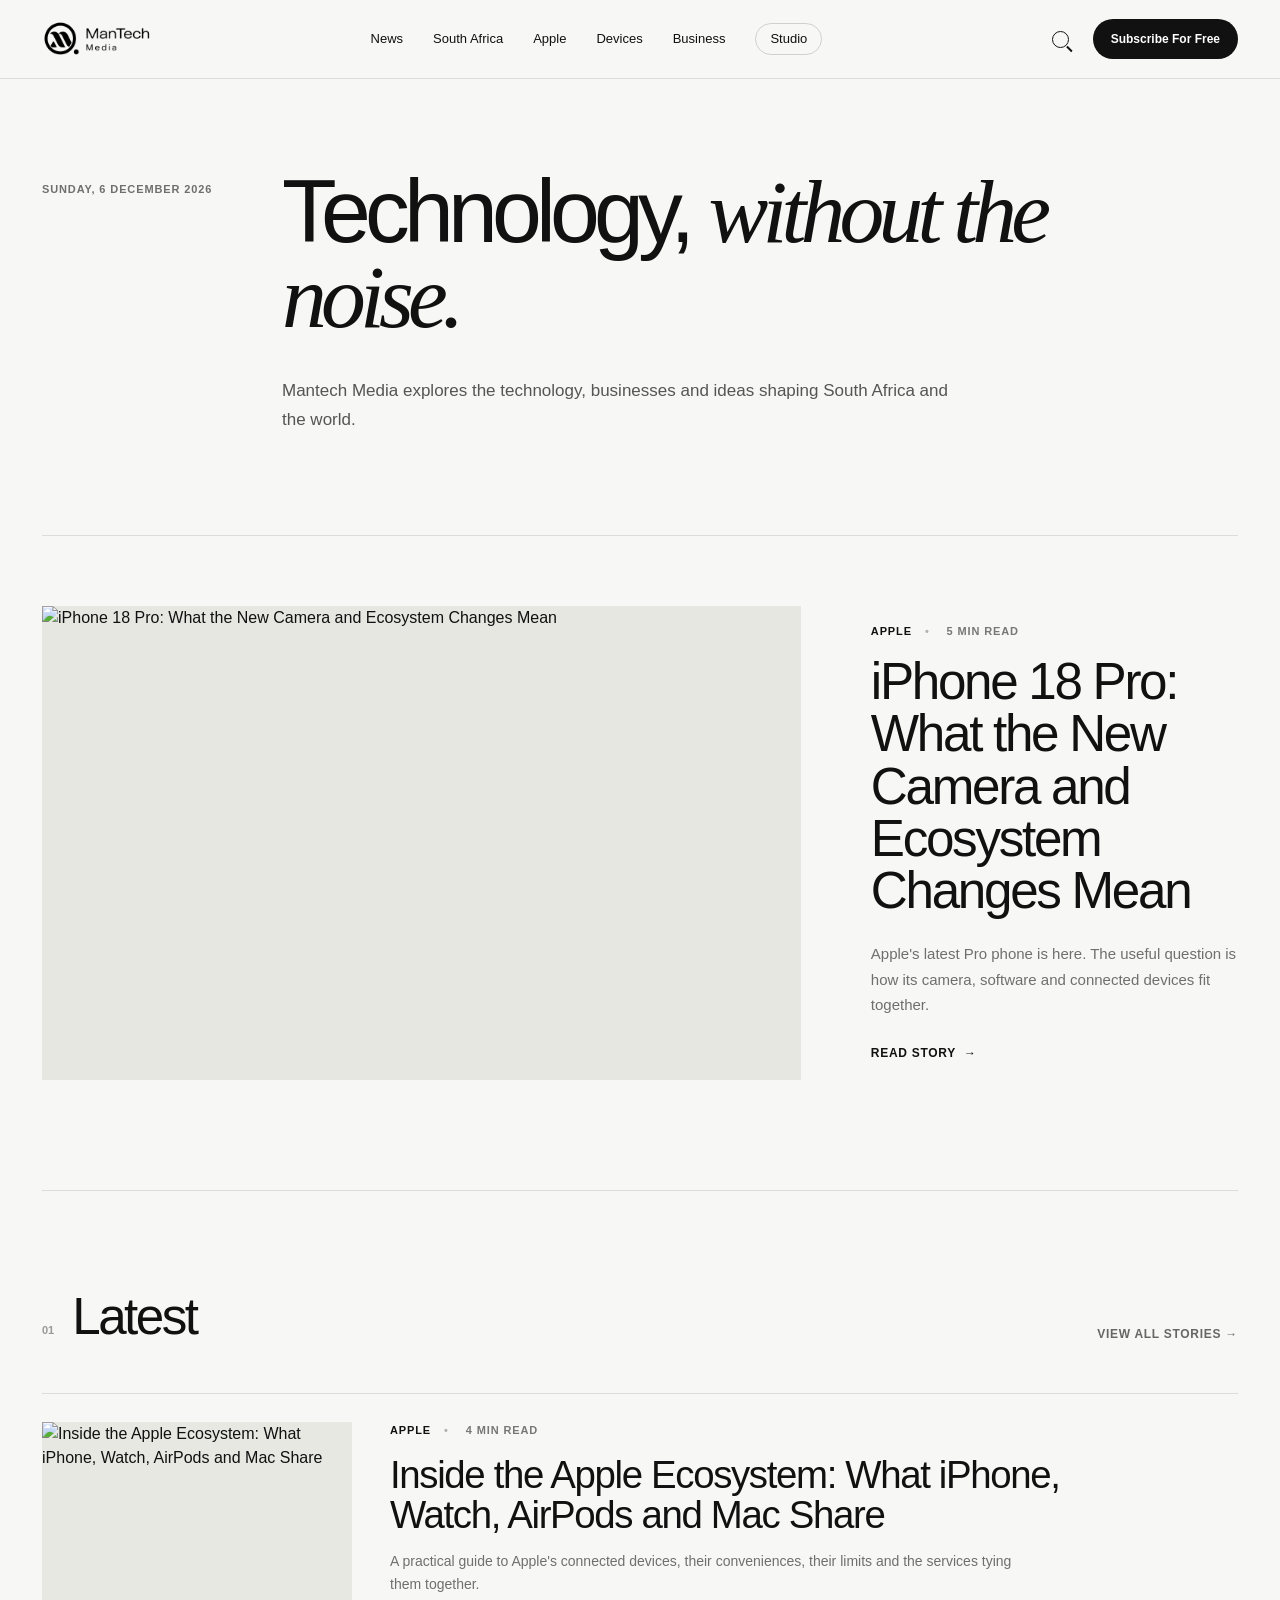
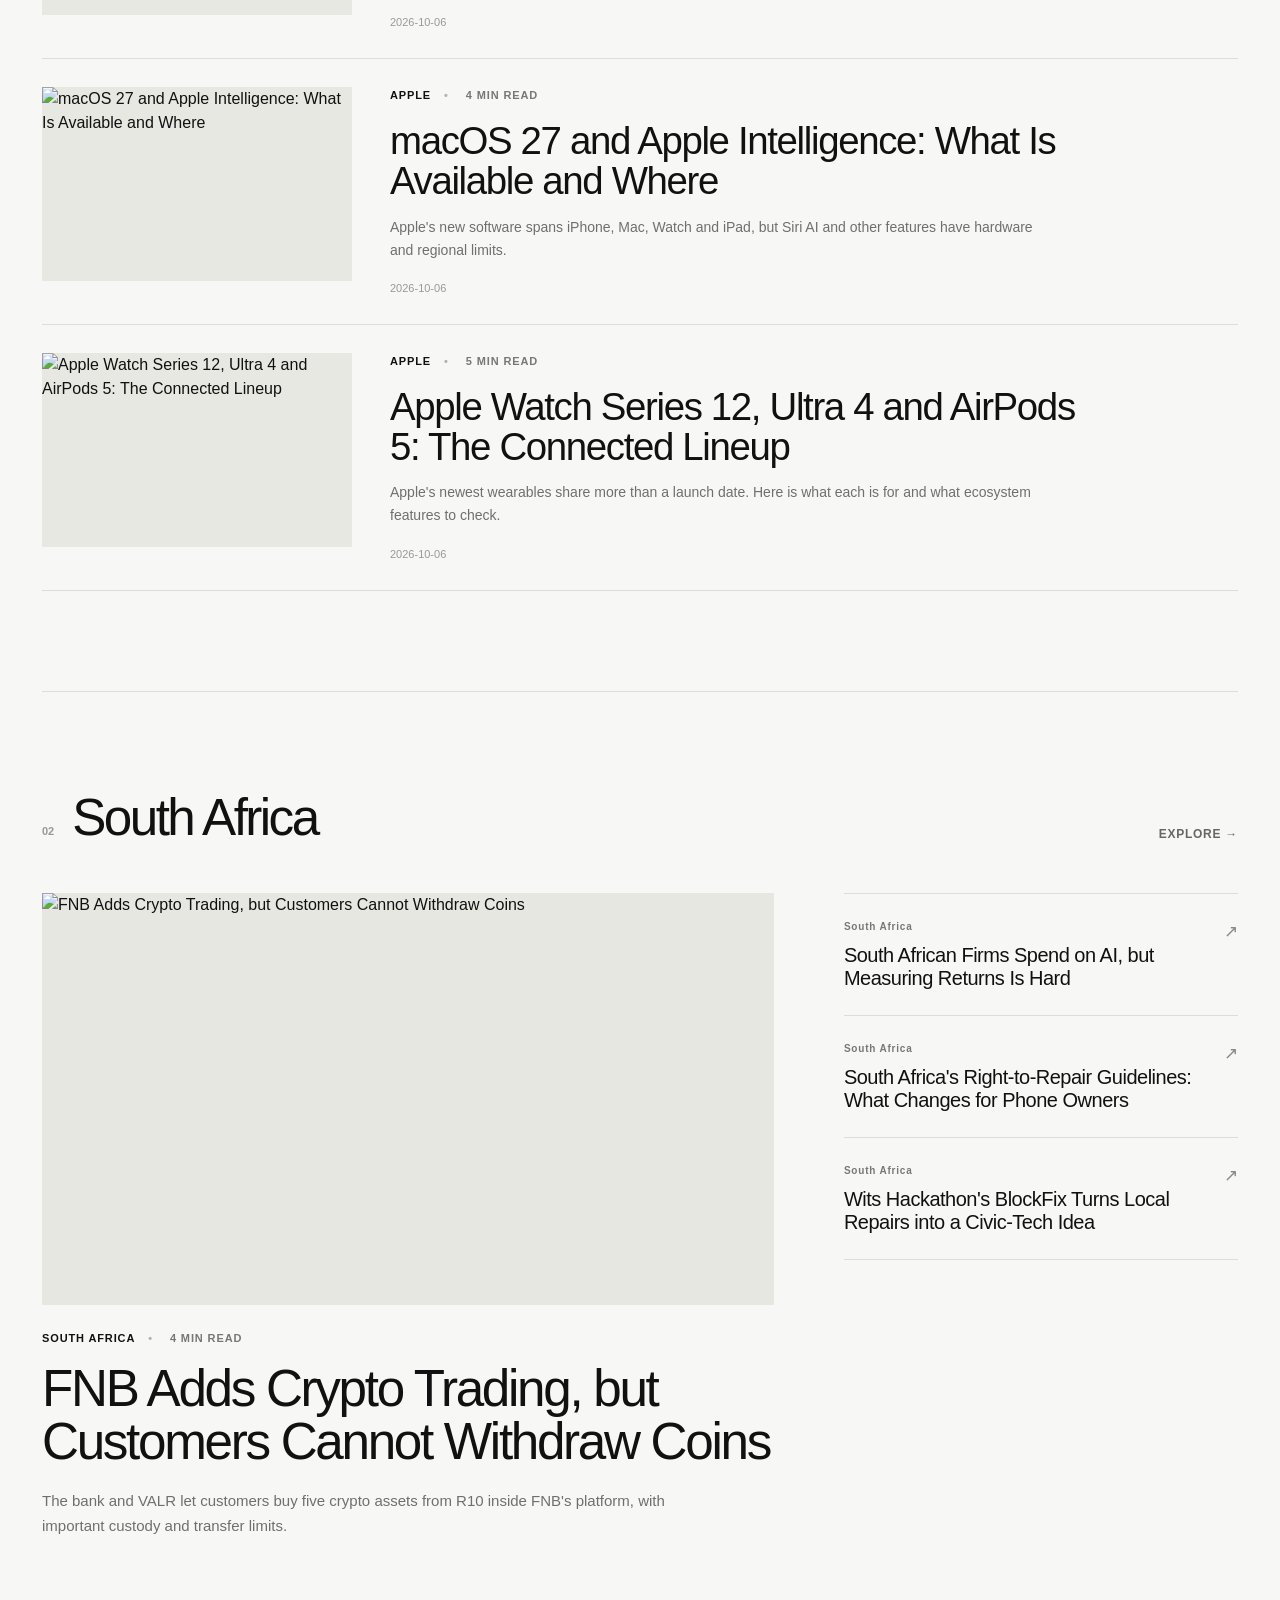
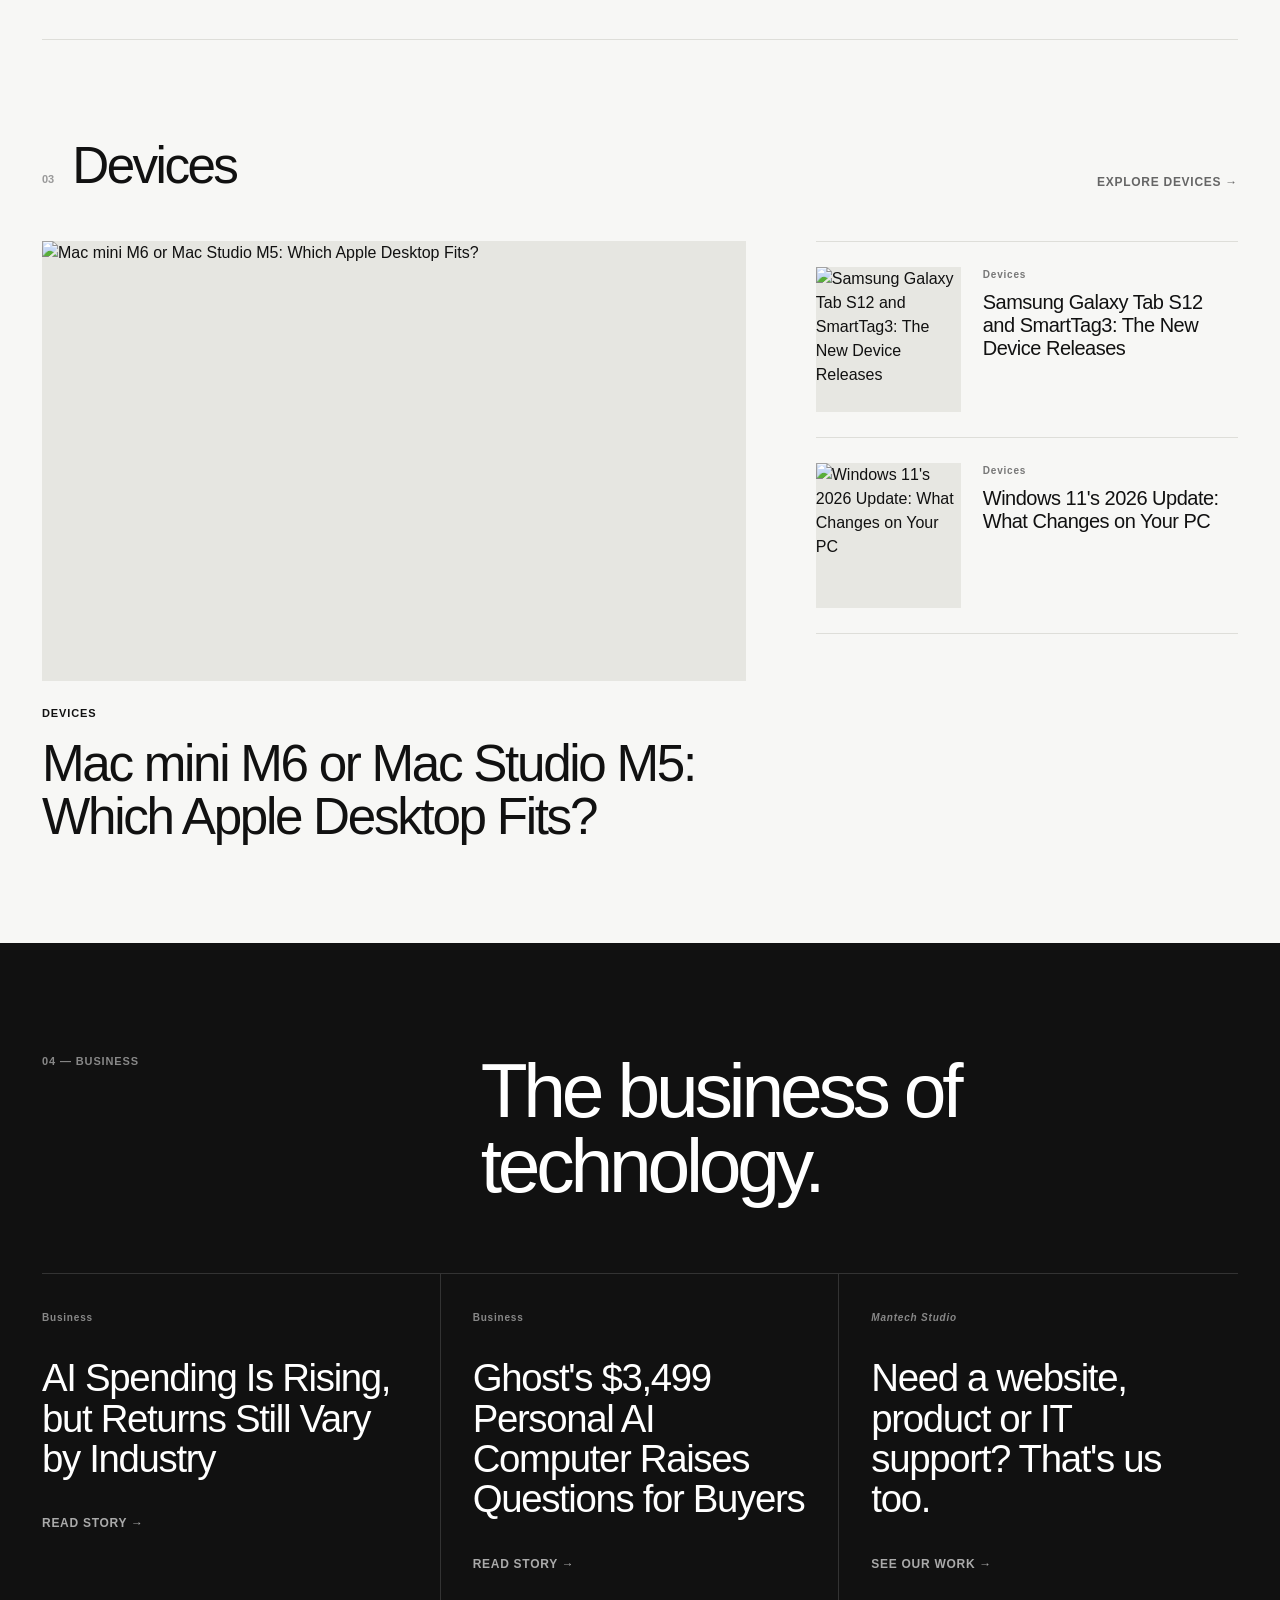
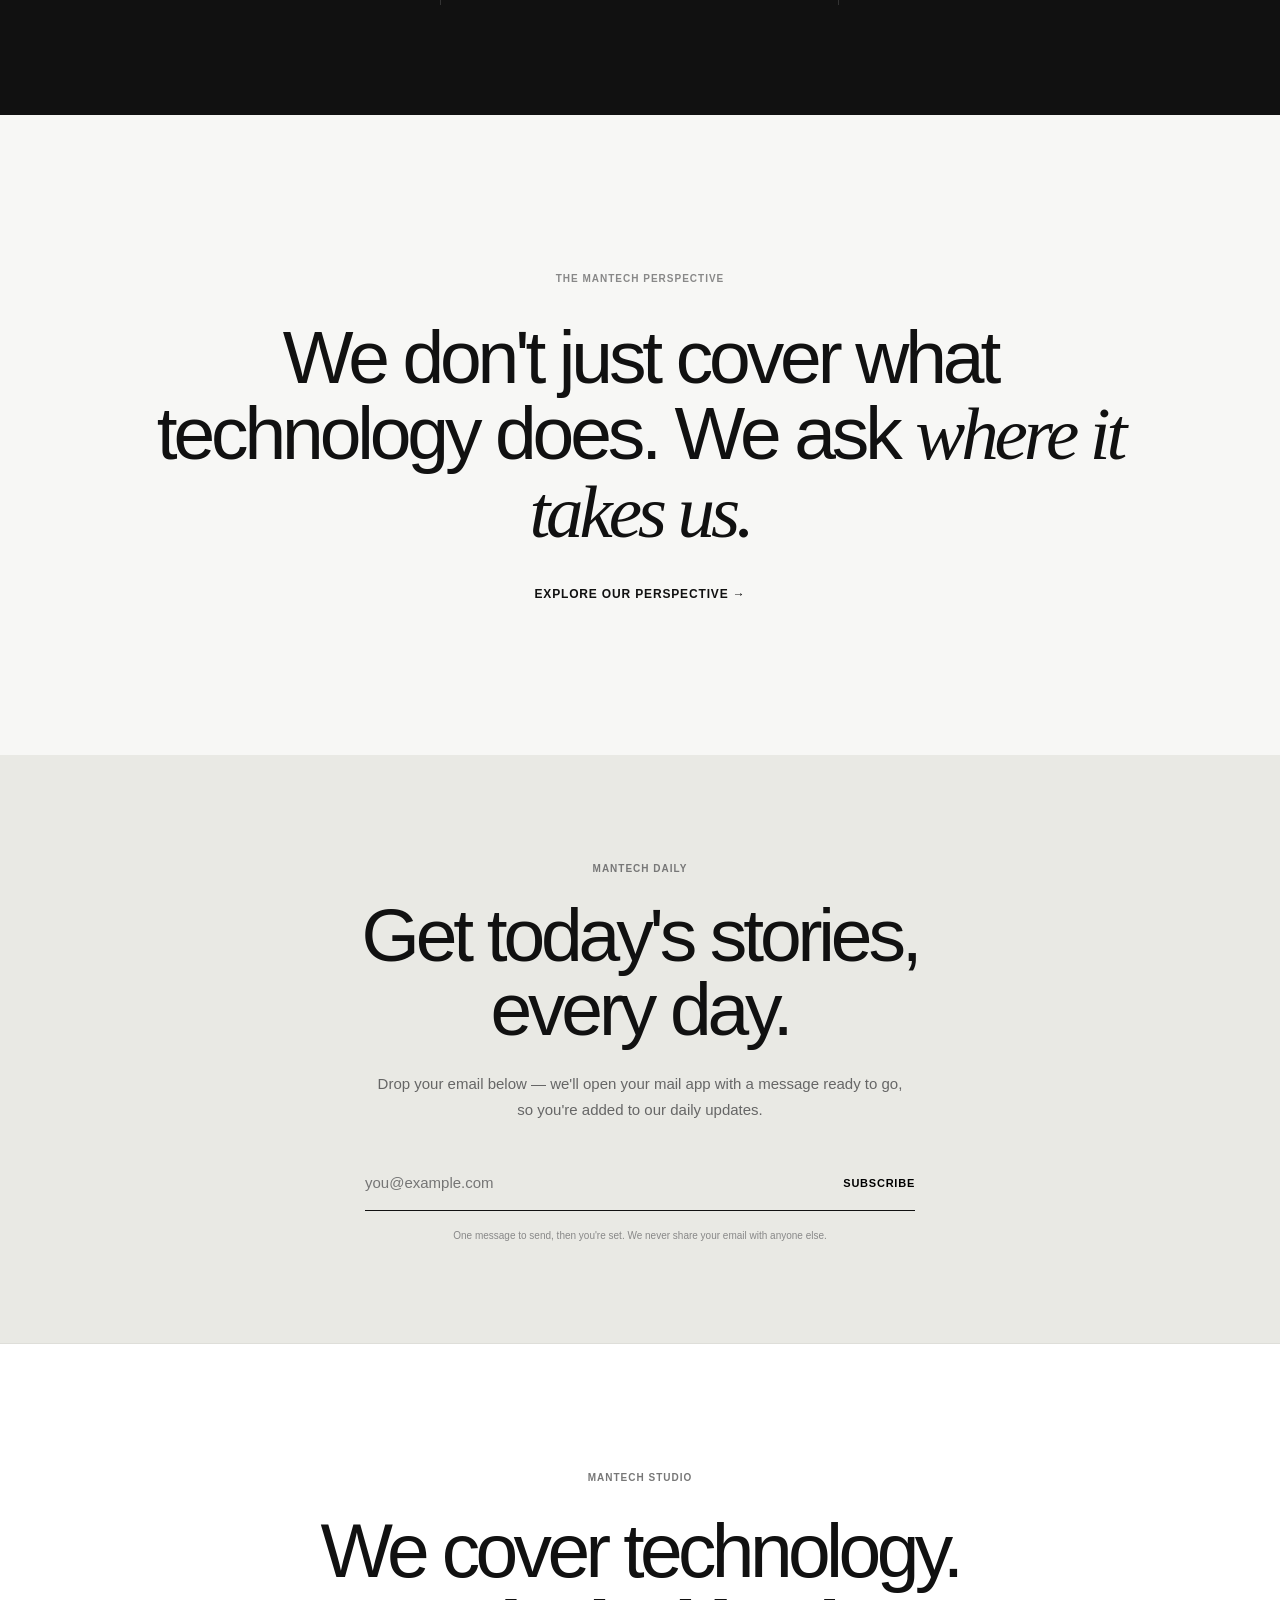
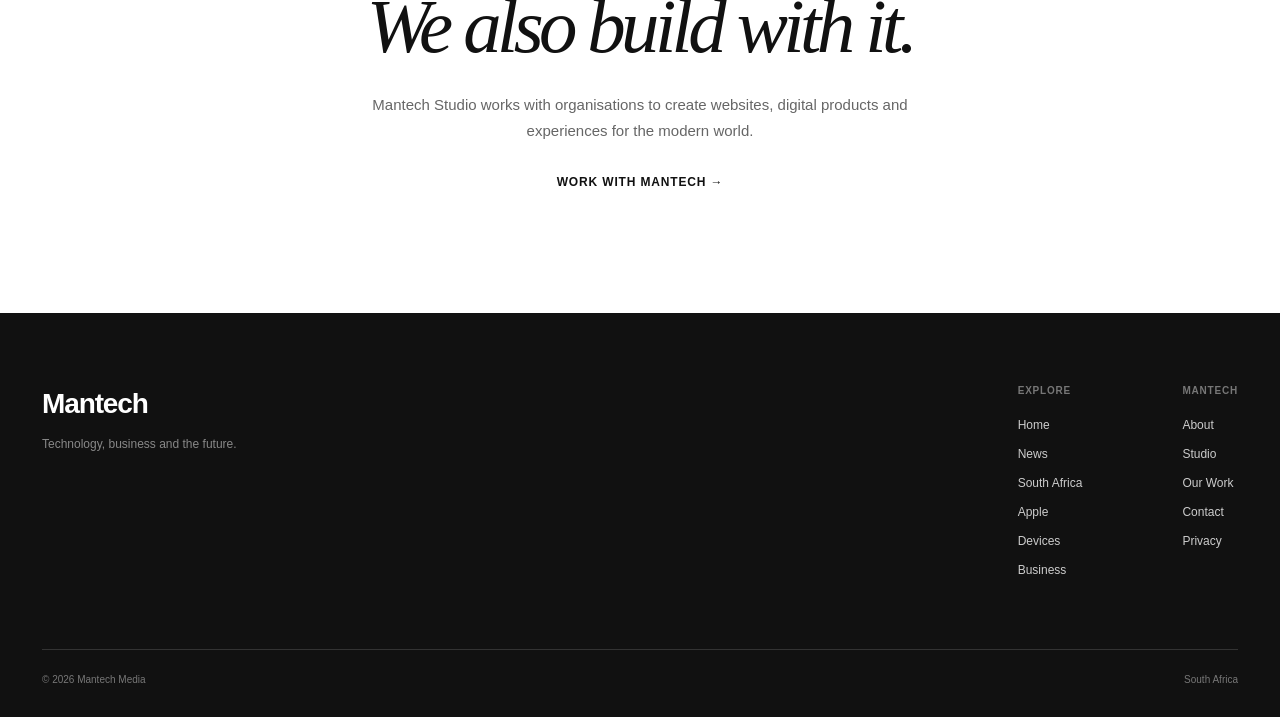
==== commit e2bf7833: "Weekely Update" ====
--- a/index.html
+++ b/index.html
@@ -10,10 +10,8 @@
         content="width=device-width, initial-scale=1.0"
     >
 
-    <!-- Security: this site loads nothing from outside itself
-         (no external fonts/scripts/CDNs), so a strict Content-Security-Policy
-         costs nothing and blocks most injection attacks outright. -->
-    <meta http-equiv="Content-Security-Policy" content="default-src 'self'; img-src 'self' data:; script-src 'self'; style-src 'self'; base-uri 'self'; form-action 'self' mailto:; frame-ancestors 'none'; object-src 'none';">
+        <!-- Images may load from HTTPS editorial sources; scripts and styles remain local. -->
+        <meta http-equiv="Content-Security-Policy" content="default-src 'self'; img-src 'self' data: https:; script-src 'self'; style-src 'self'; base-uri 'self'; form-action 'self' mailto:; frame-ancestors 'none'; object-src 'none';">
     <meta name="referrer" content="strict-origin-when-cross-origin">
 
     <meta
@@ -21,7 +19,7 @@
         content="Mantech Media covers technology, business, devices, AI and the changing technology landscape in South Africa and around the world."
     >
 
-    <meta
+     <meta
         name="theme-color"
         content="#f7f7f5"
     >
@@ -118,7 +116,7 @@
                     href="#newsletter"
                     class="subscribe-button"
                 >
-                    Subscribe
+                    Subscribe For Free 
                 </a>
 
 
@@ -285,7 +283,7 @@
                     businesses and ideas shaping South Africa
                     and the world.
 
-                </p>
+                </p> 
 
             </div>
 
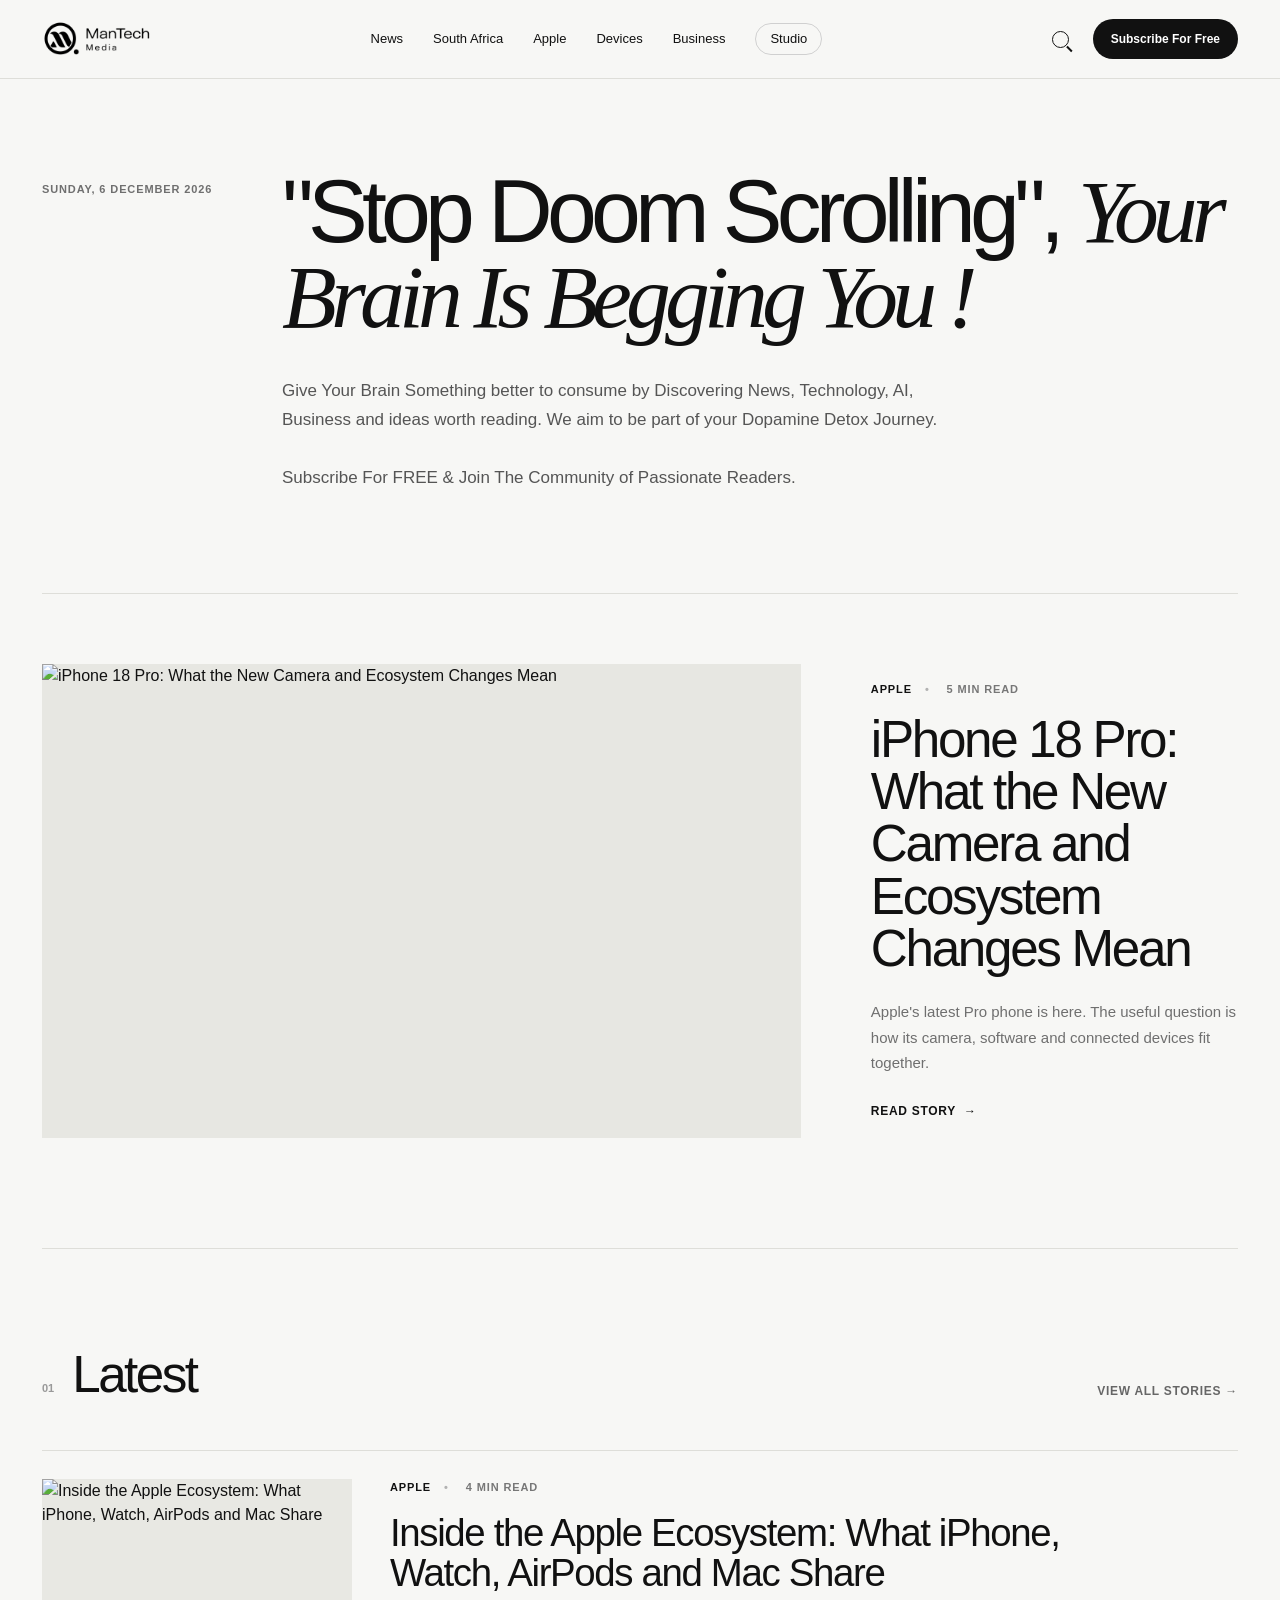
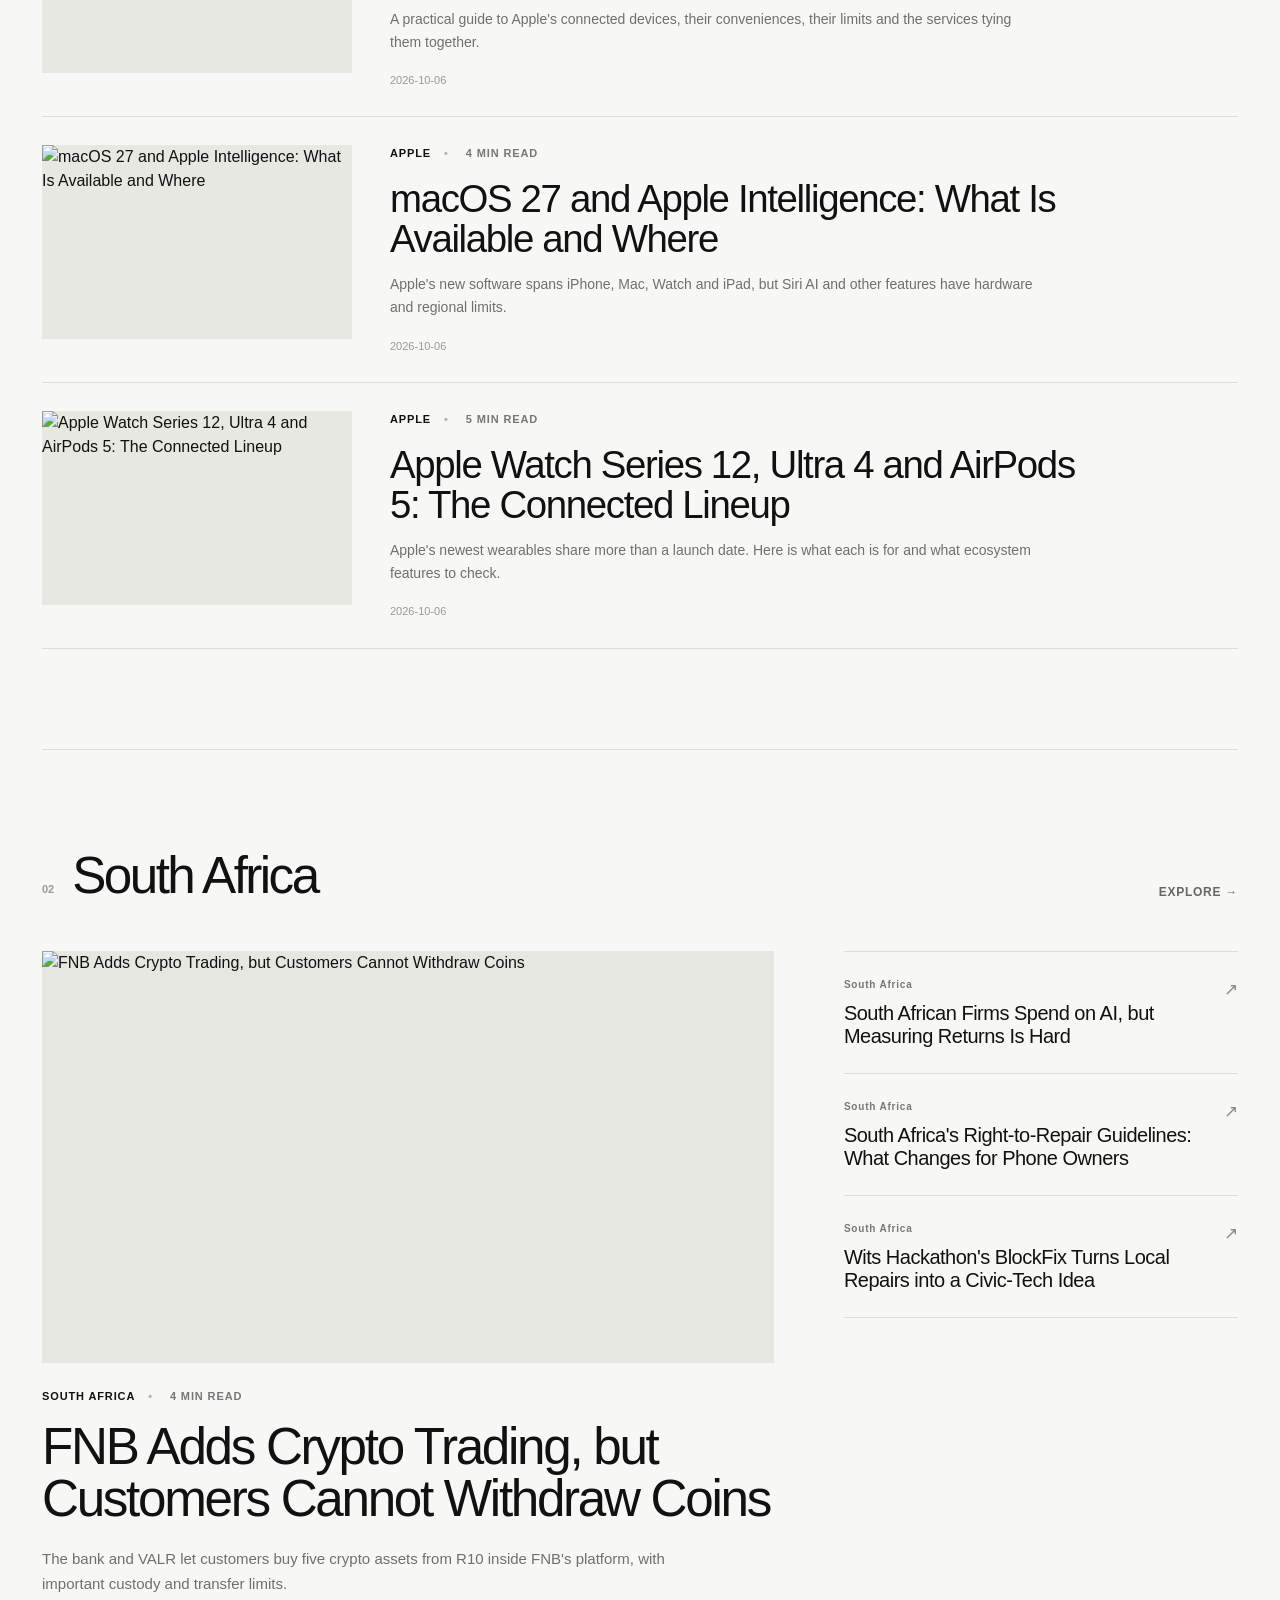
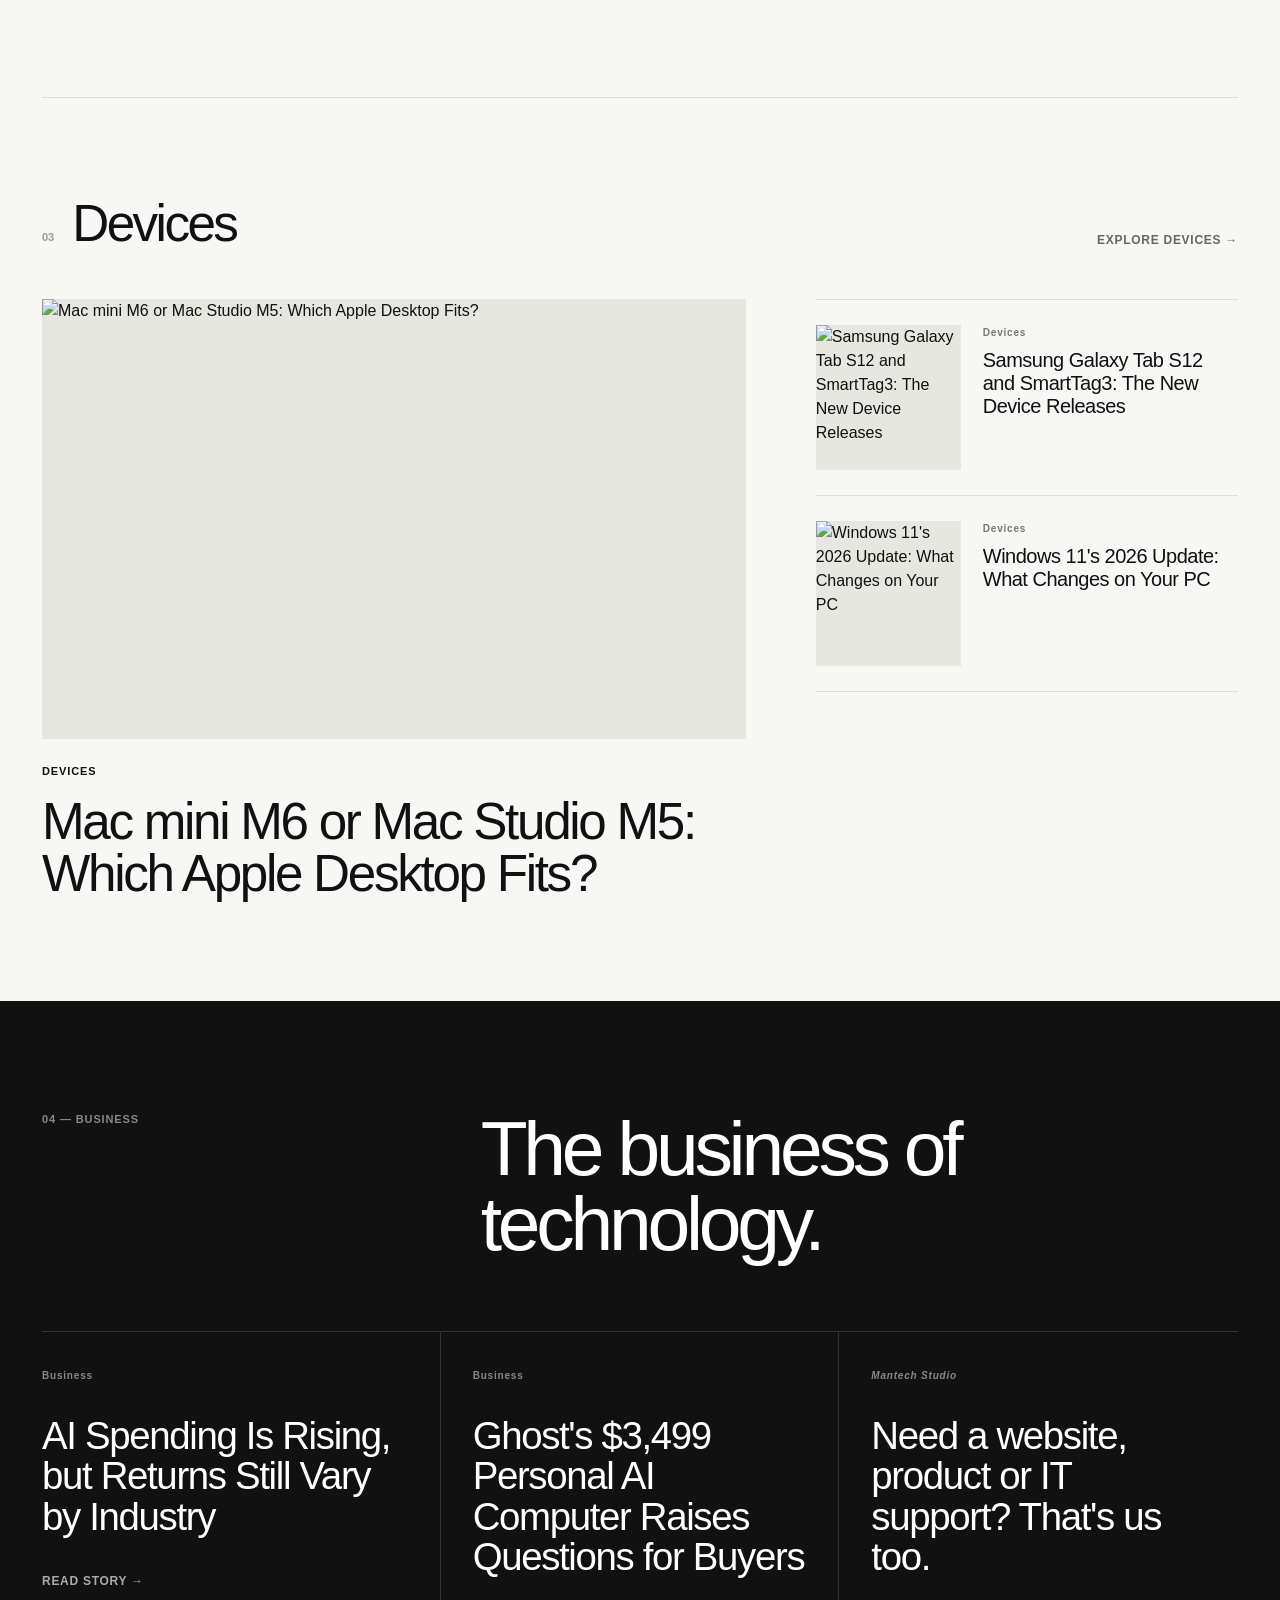
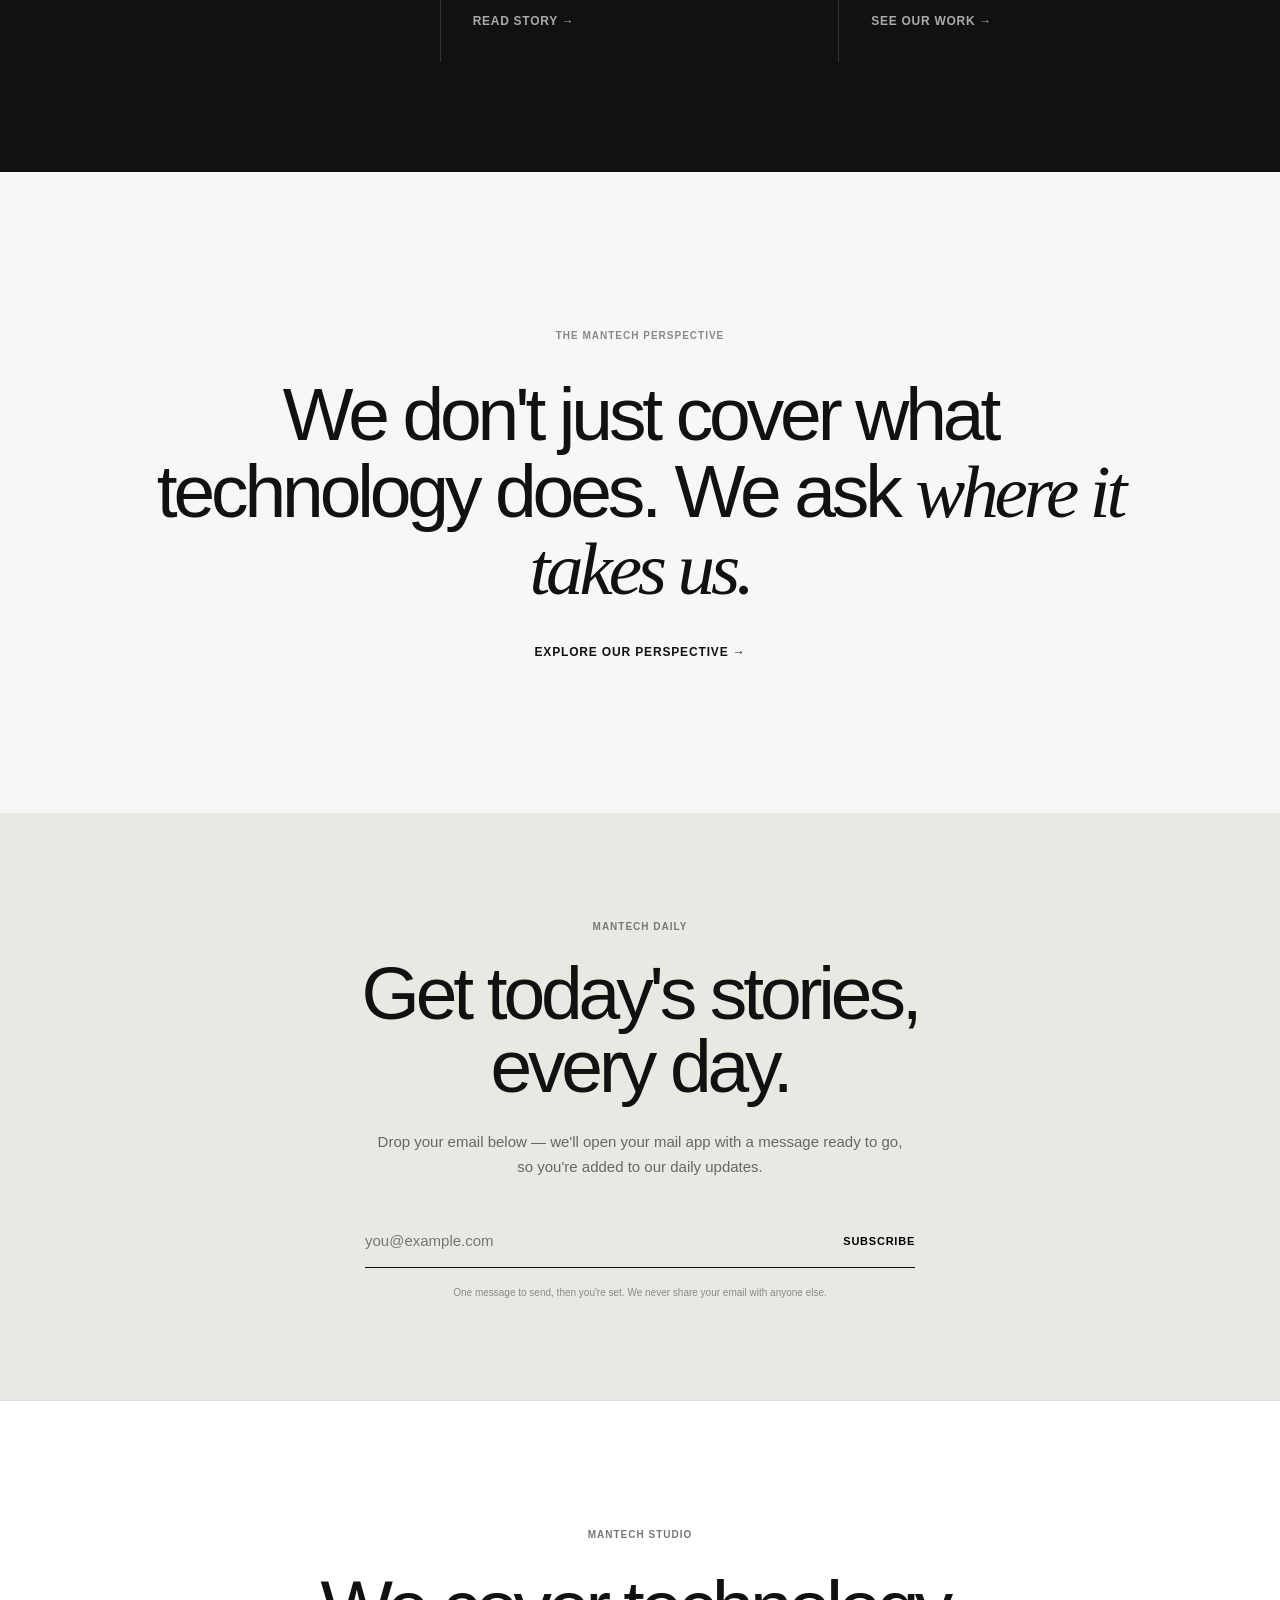
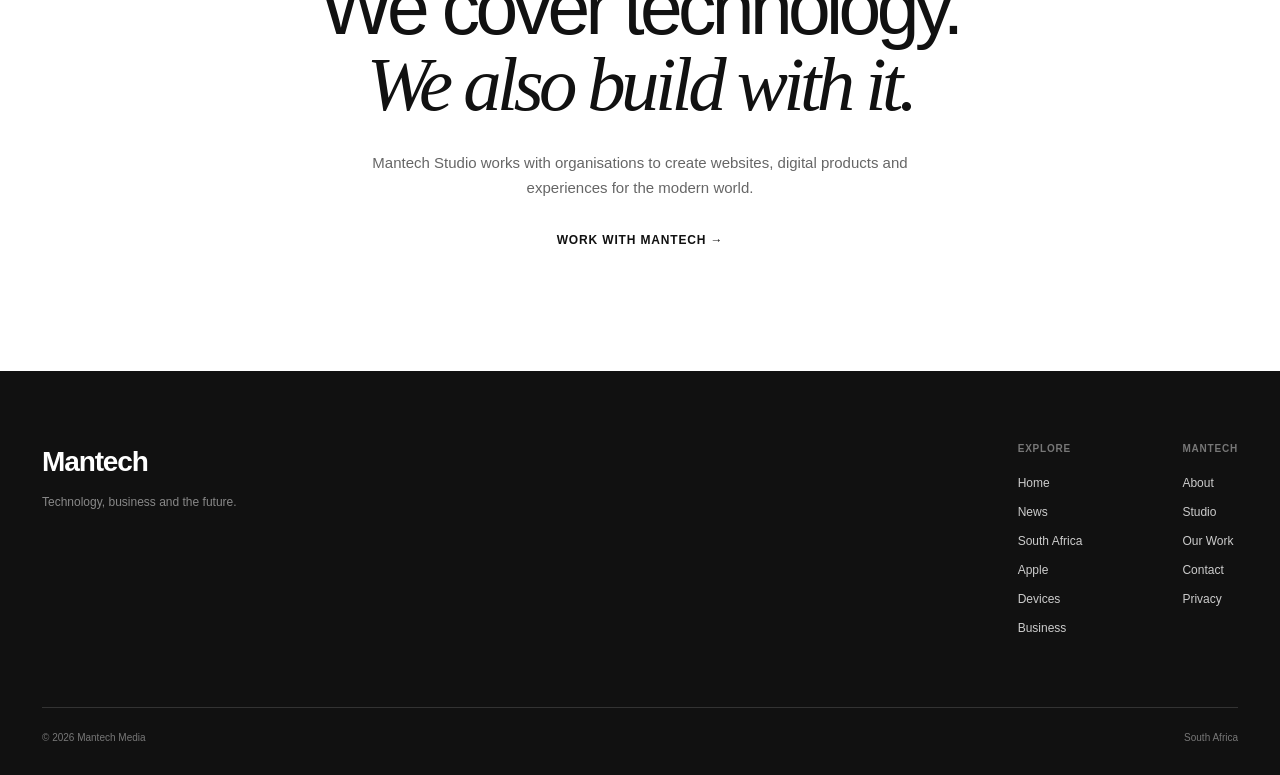
==== commit 2dfc8997: "add a hero-section hook" ====
--- a/index.html
+++ b/index.html
@@ -267,11 +267,10 @@
             <div class="intro-title">
 
                 <h1>
-
-                    Technology,
+                     "Stop Doom Scrolling",
 
                     <em>
-                        without the noise.
+                       Your Brain Is Begging You !
                     </em>
 
                 </h1>
@@ -279,9 +278,12 @@
 
                 <p>
 
-                    Mantech Media explores the technology,
-                    businesses and ideas shaping South Africa
-                    and the world.
+                   Give Your Brain Something better to consume by Discovering News, Technology, AI, Business and ideas worth reading. We aim to be part of your Dopamine Detox Journey.
+
+                    <br>
+                    <br>
+                    
+                   Subscribe For FREE & Join The Community of Passionate Readers.
 
                 </p> 
 
@@ -1318,4 +1320,4 @@
 
 </body>
 
-</html>+</h
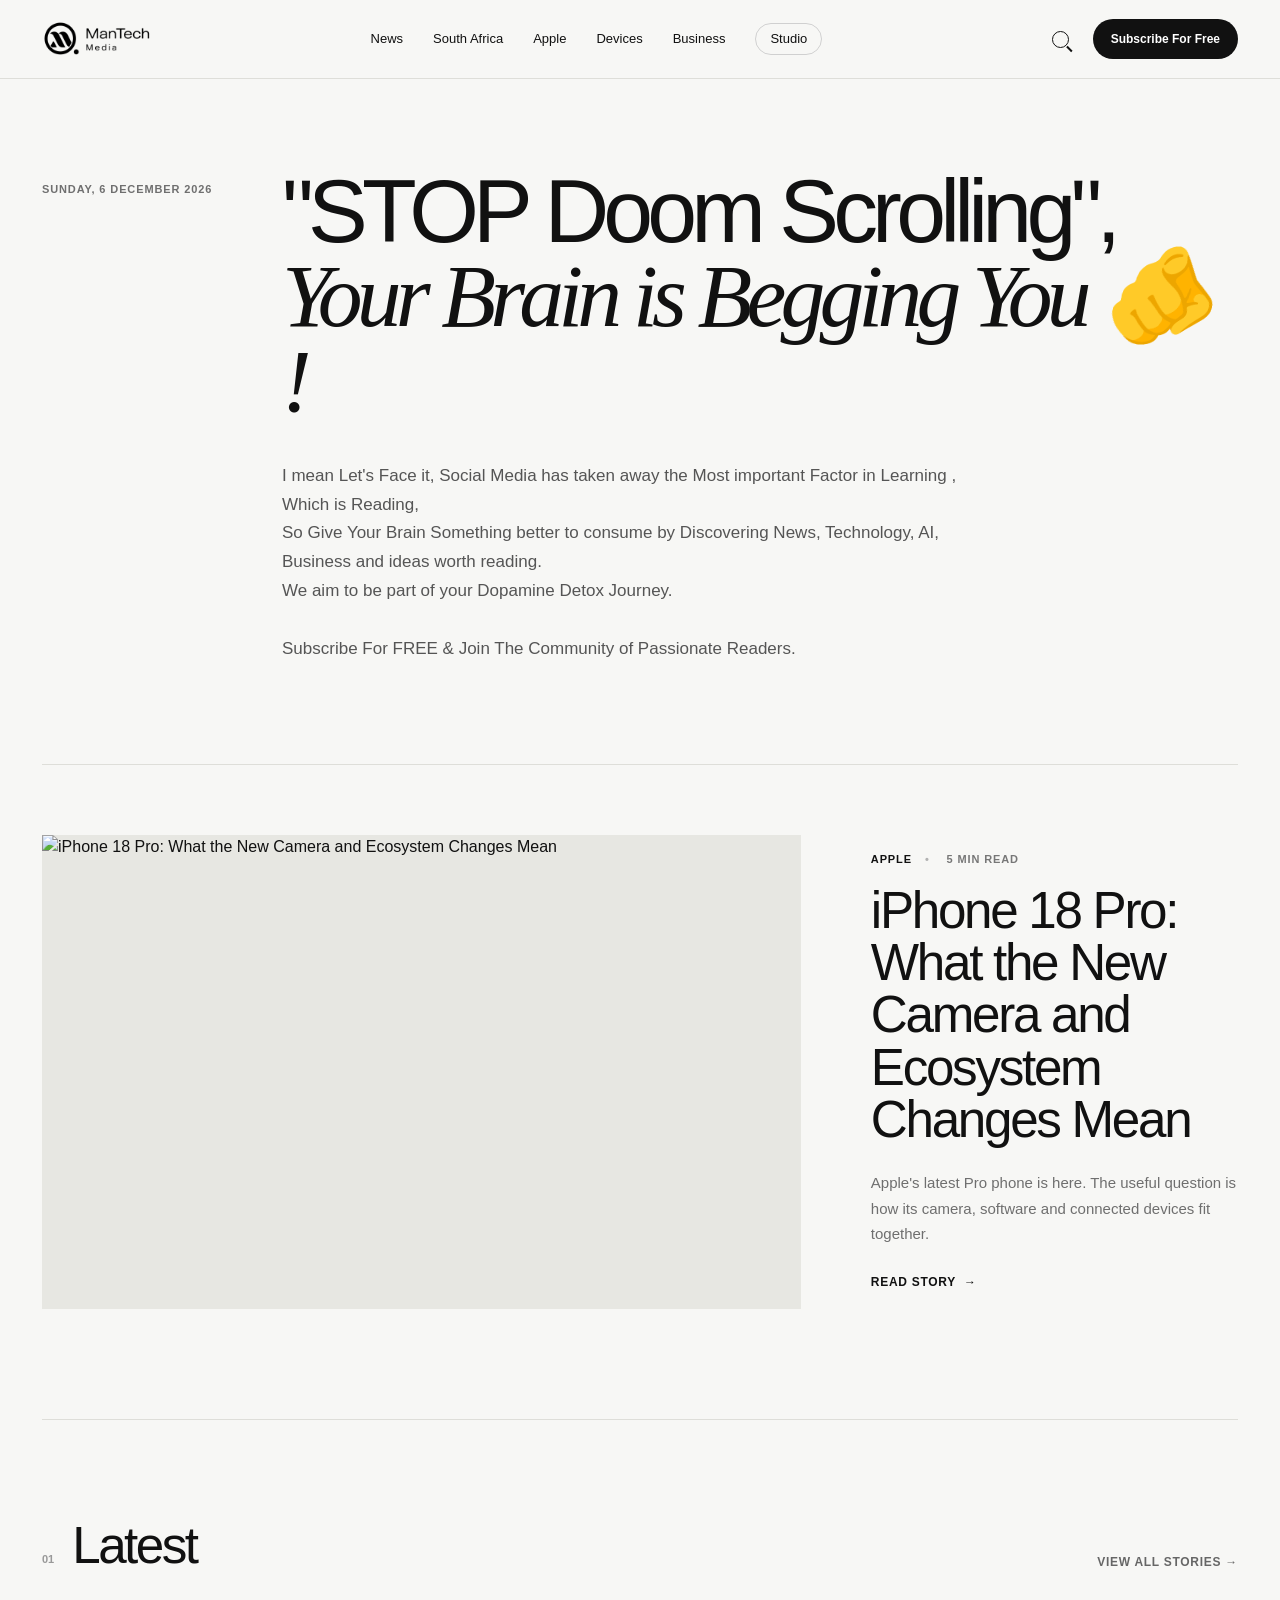
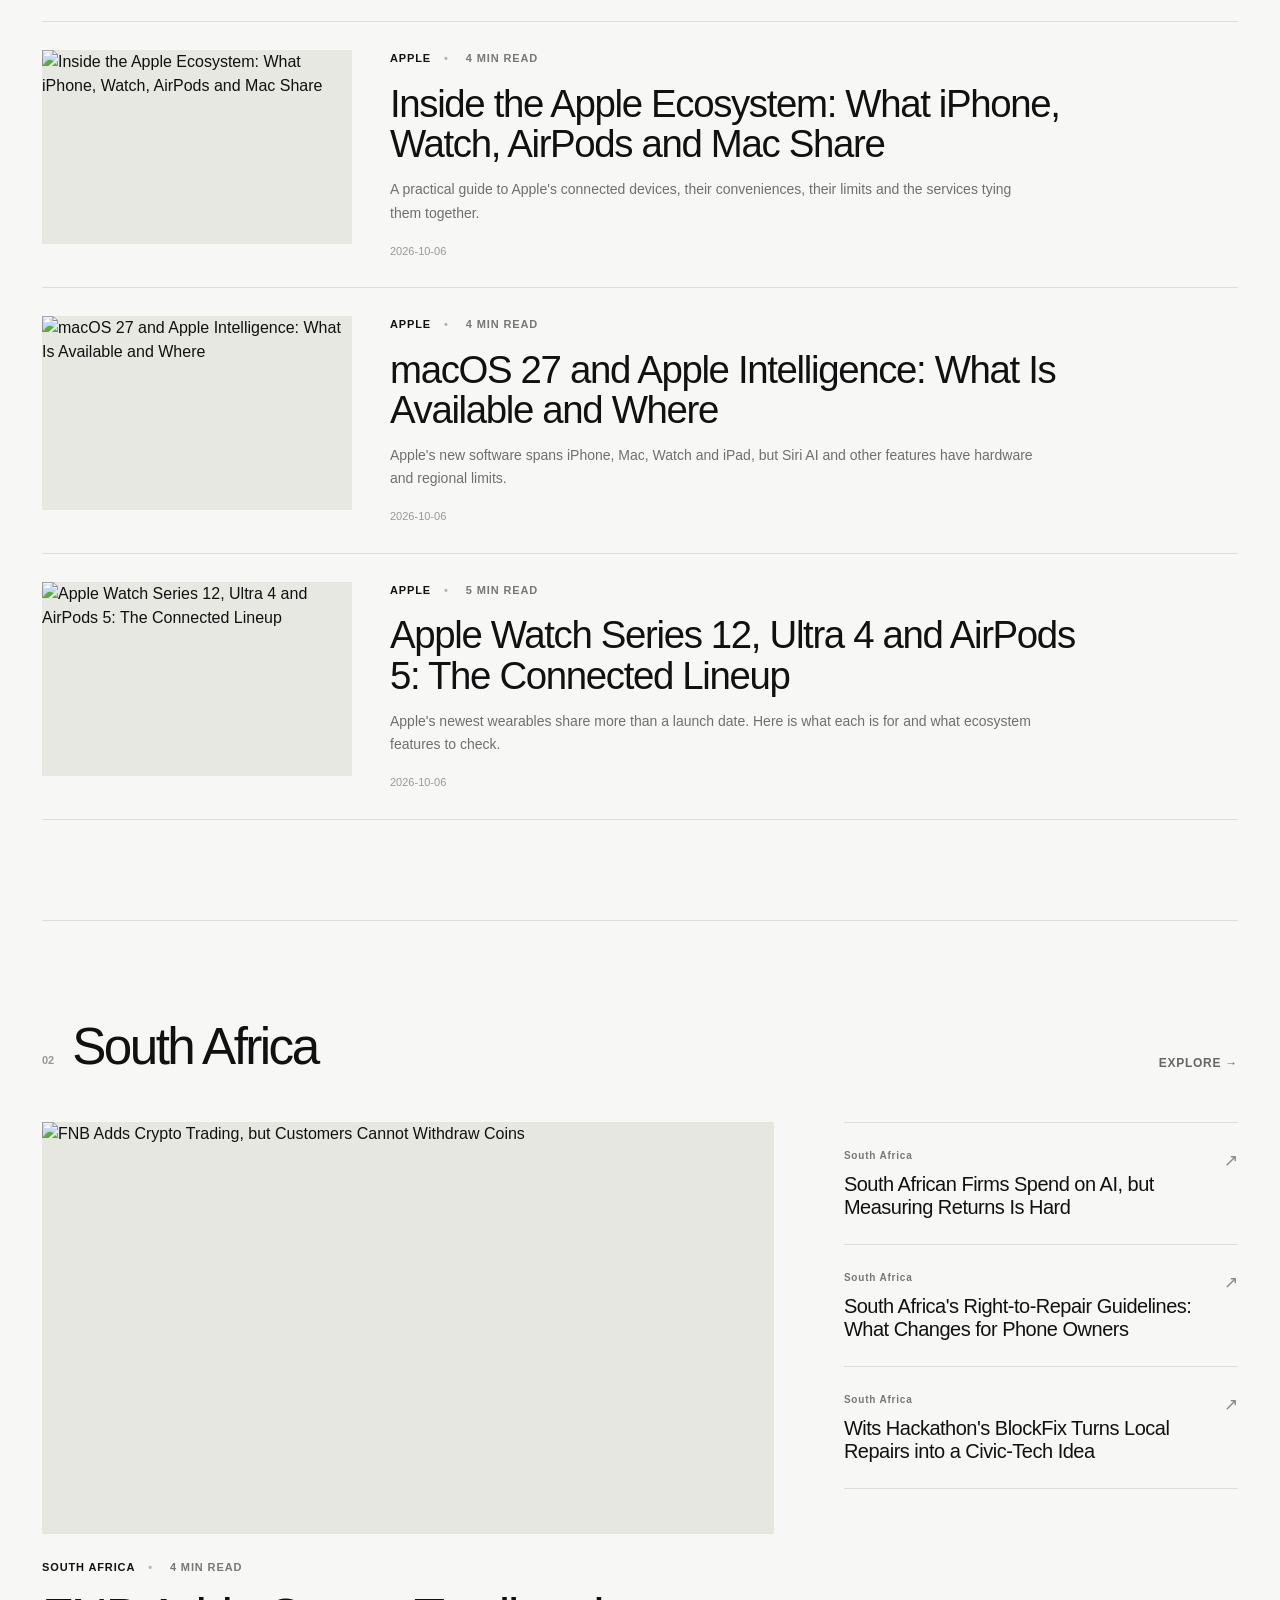
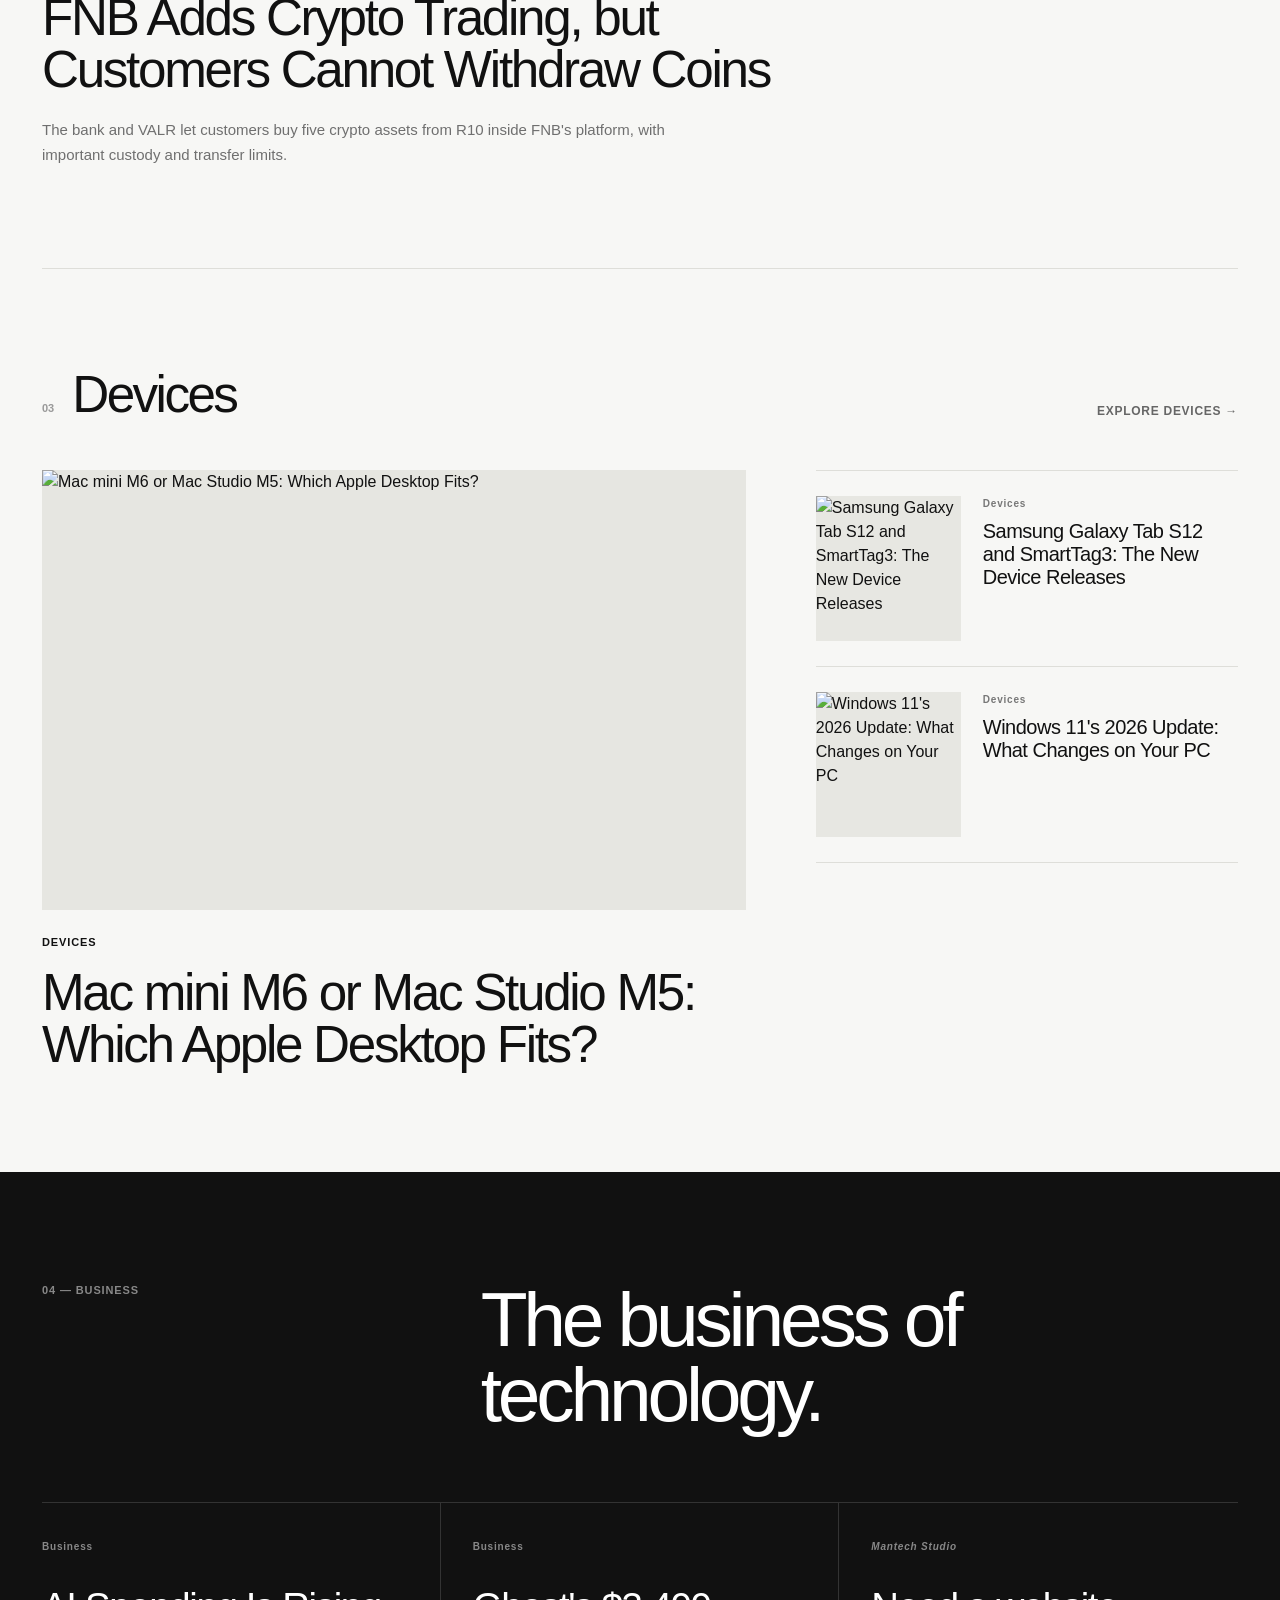
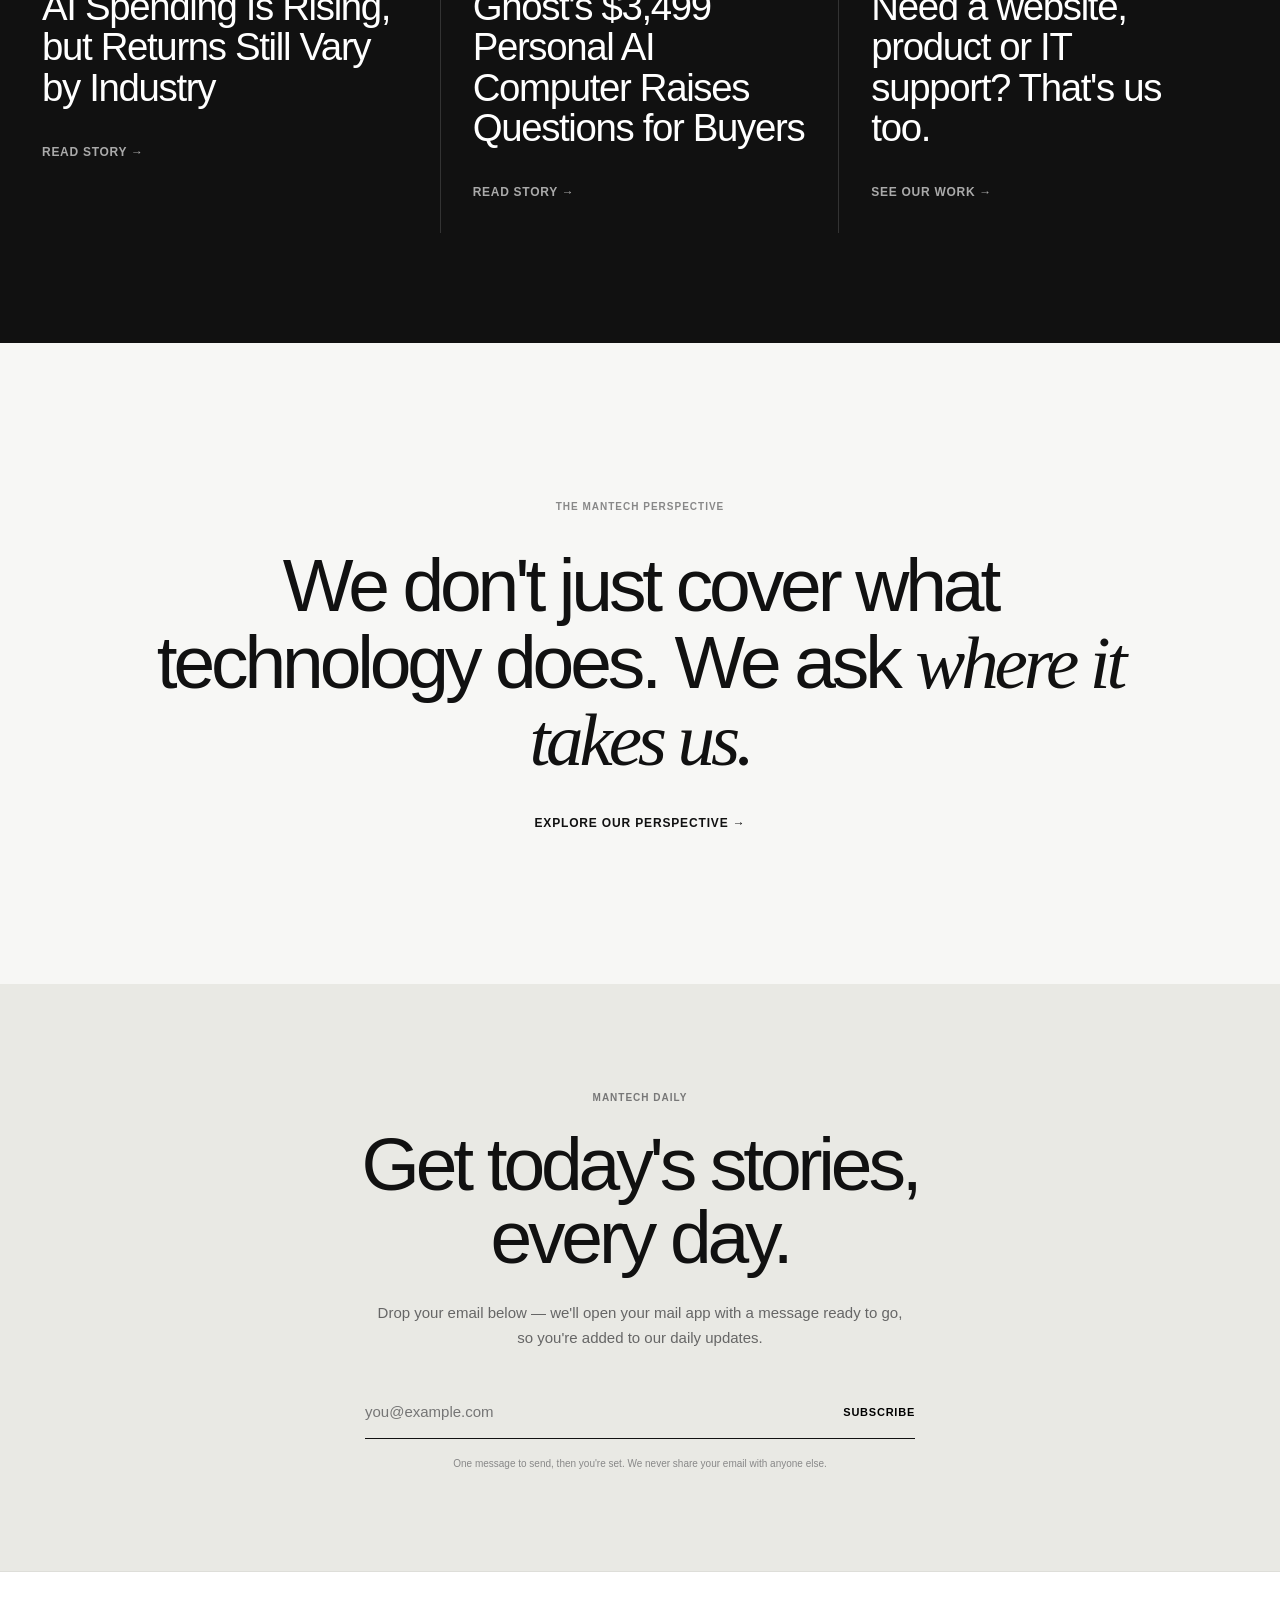
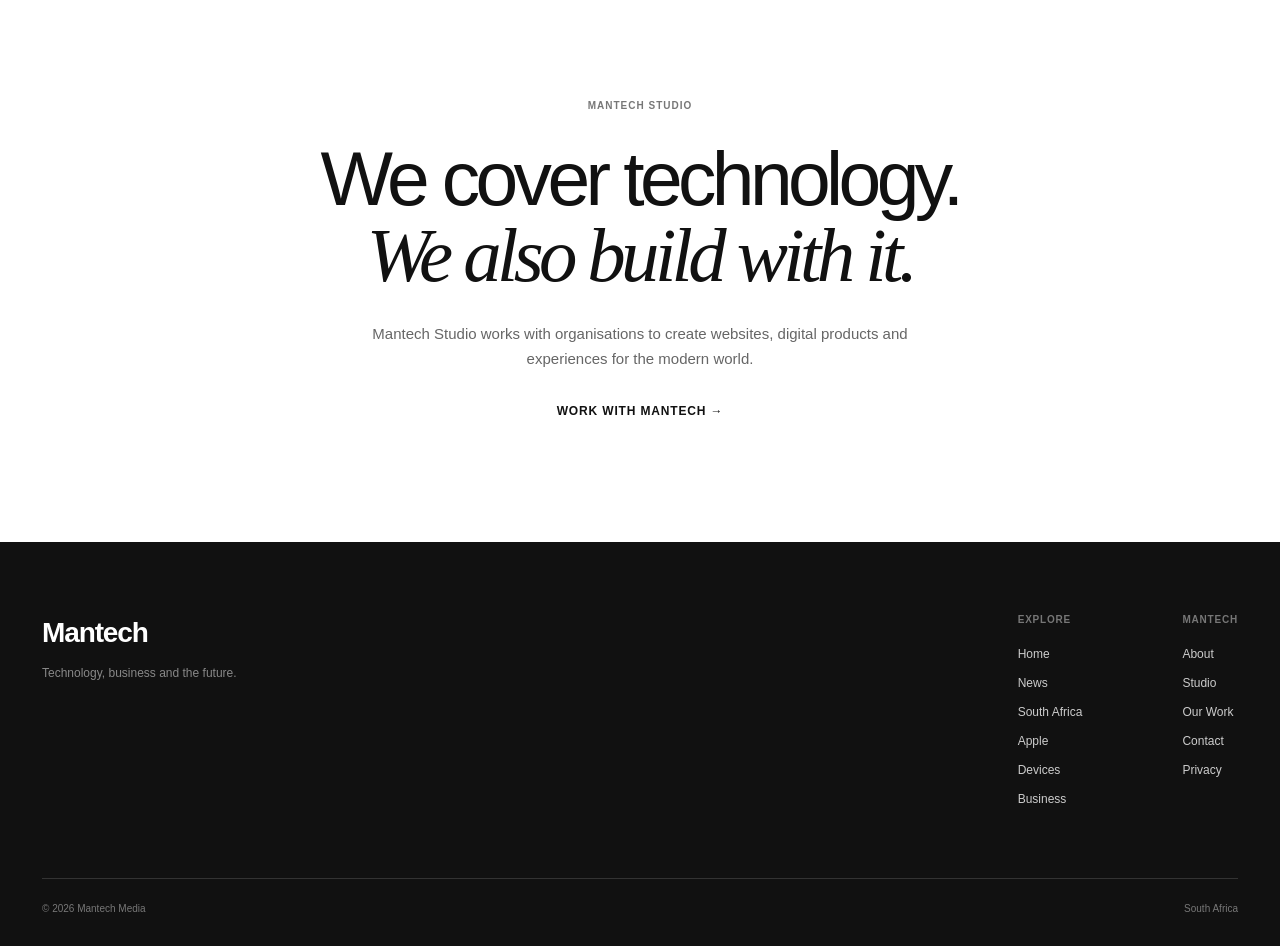
==== commit f85d3828: "add a hero-section hook" ====
--- a/index.html
+++ b/index.html
@@ -267,10 +267,10 @@
             <div class="intro-title">
 
                 <h1>
-                     "Stop Doom Scrolling",
+                     "STOP Doom Scrolling", 
 
                     <em>
-                       Your Brain Is Begging You !
+                       Your Brain is Begging You 🫵 !
                     </em>
 
                 </h1>
@@ -278,7 +278,12 @@
 
                 <p>
 
-                   Give Your Brain Something better to consume by Discovering News, Technology, AI, Business and ideas worth reading. We aim to be part of your Dopamine Detox Journey.
+                   I mean Let's Face it, Social Media has taken away the Most important Factor in Learning , Which is Reading,
+                   <br>
+                   So  Give Your Brain Something better to consume by Discovering News, Technology, AI, Business and ideas worth reading. 
+                   
+                   <br>
+                   We aim to be part of your Dopamine Detox Journey.
 
                     <br>
                     <br>
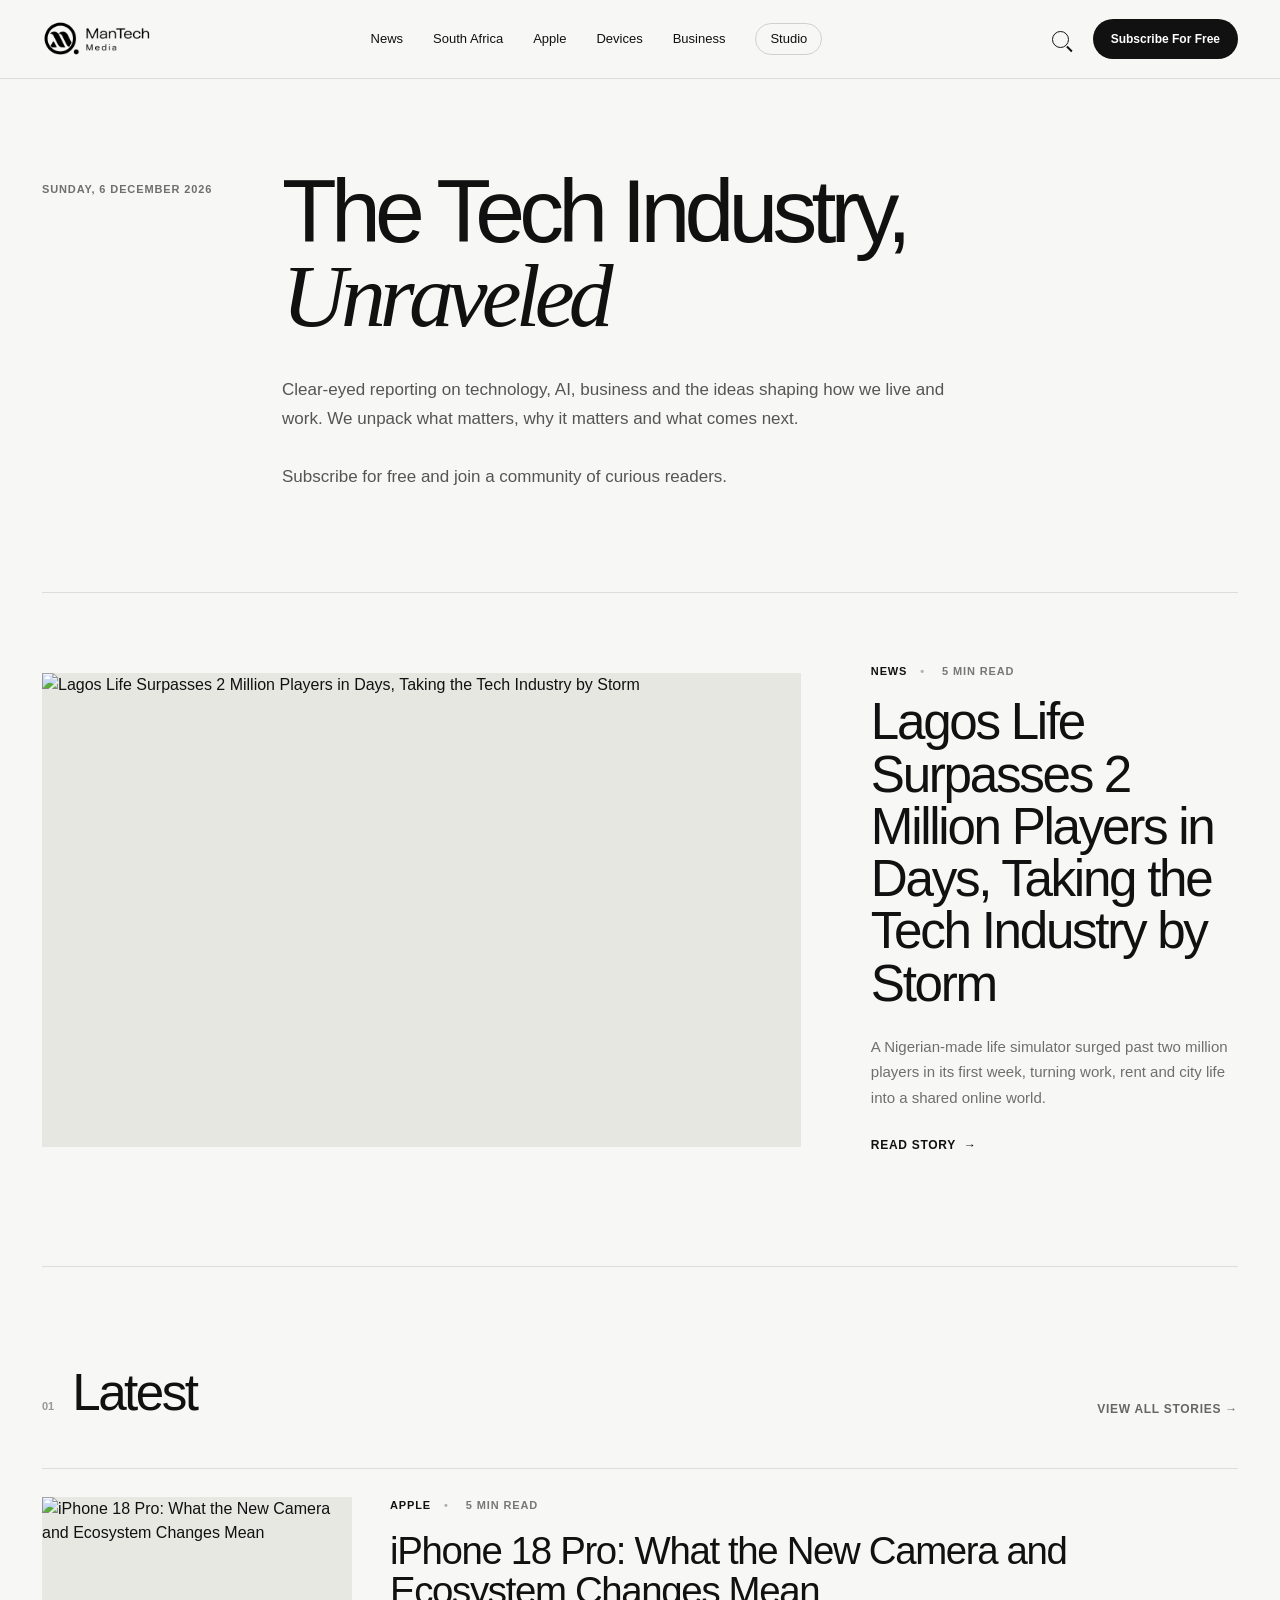
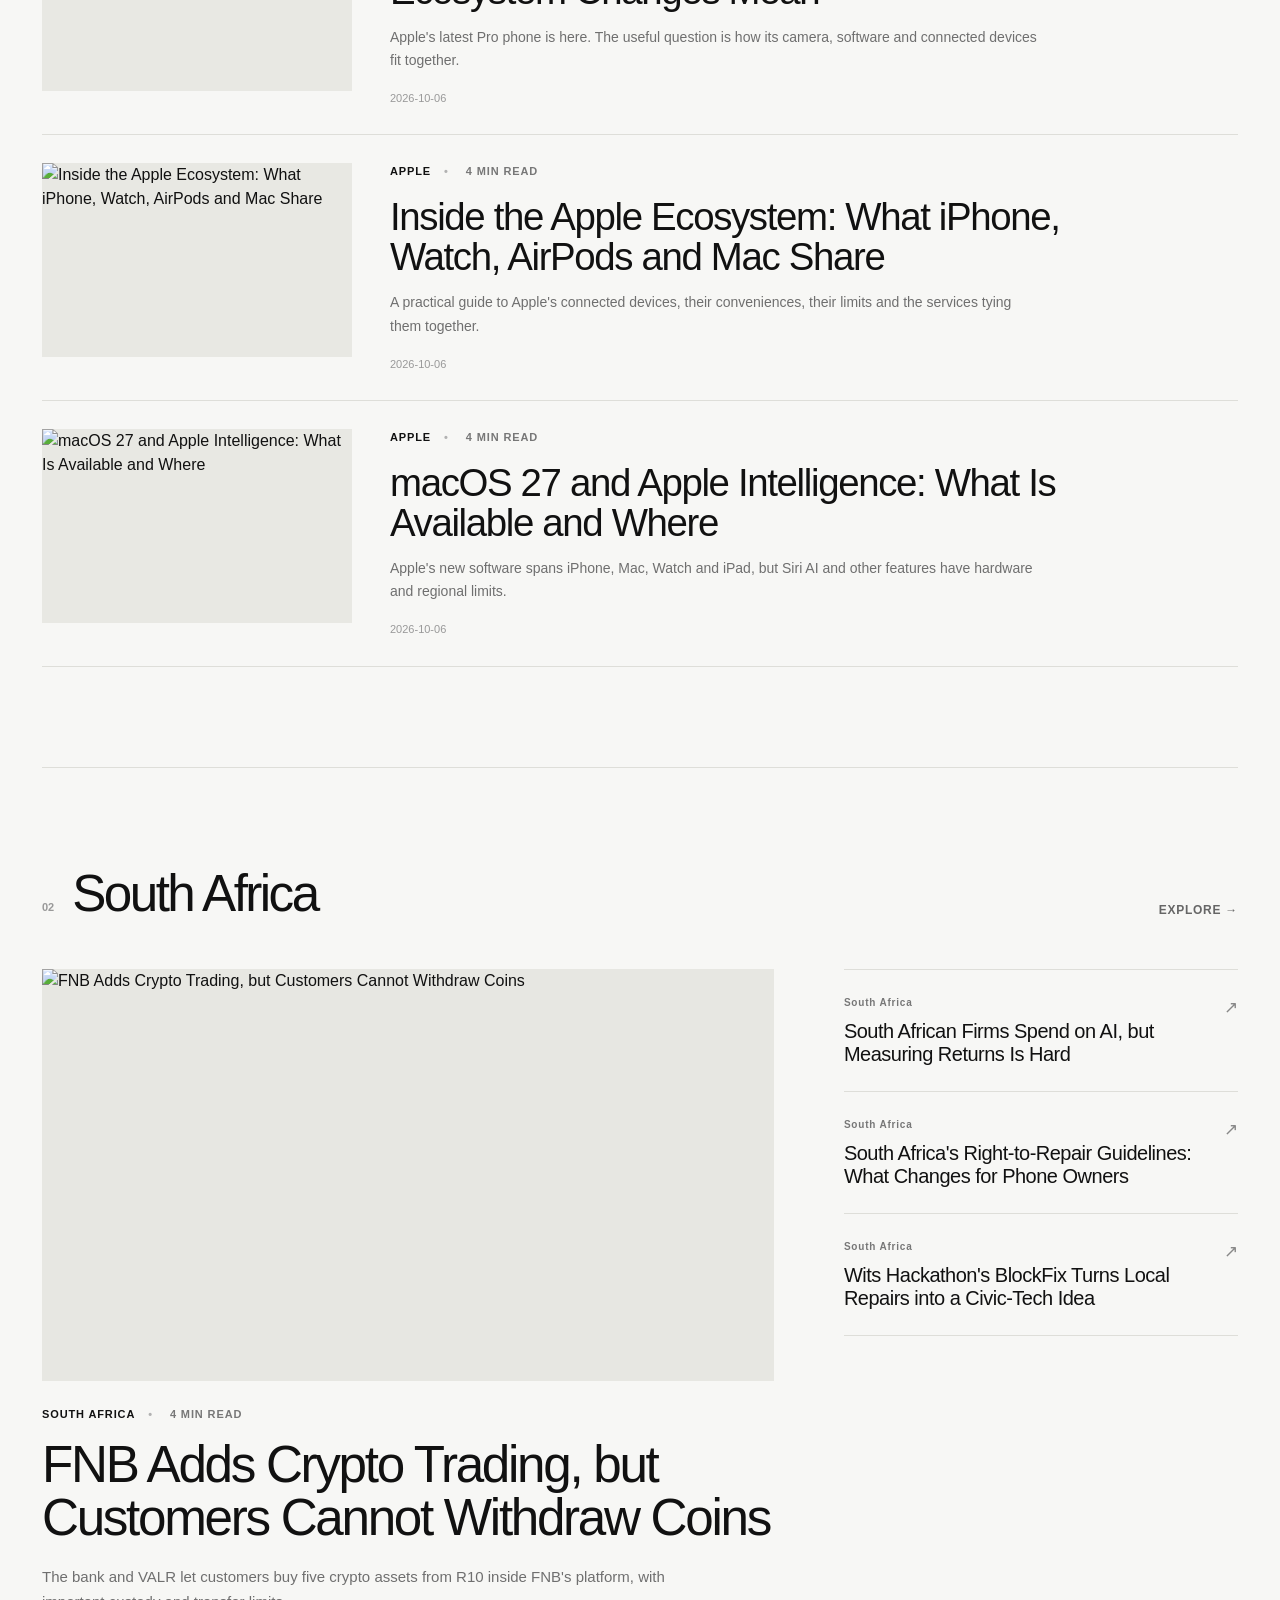
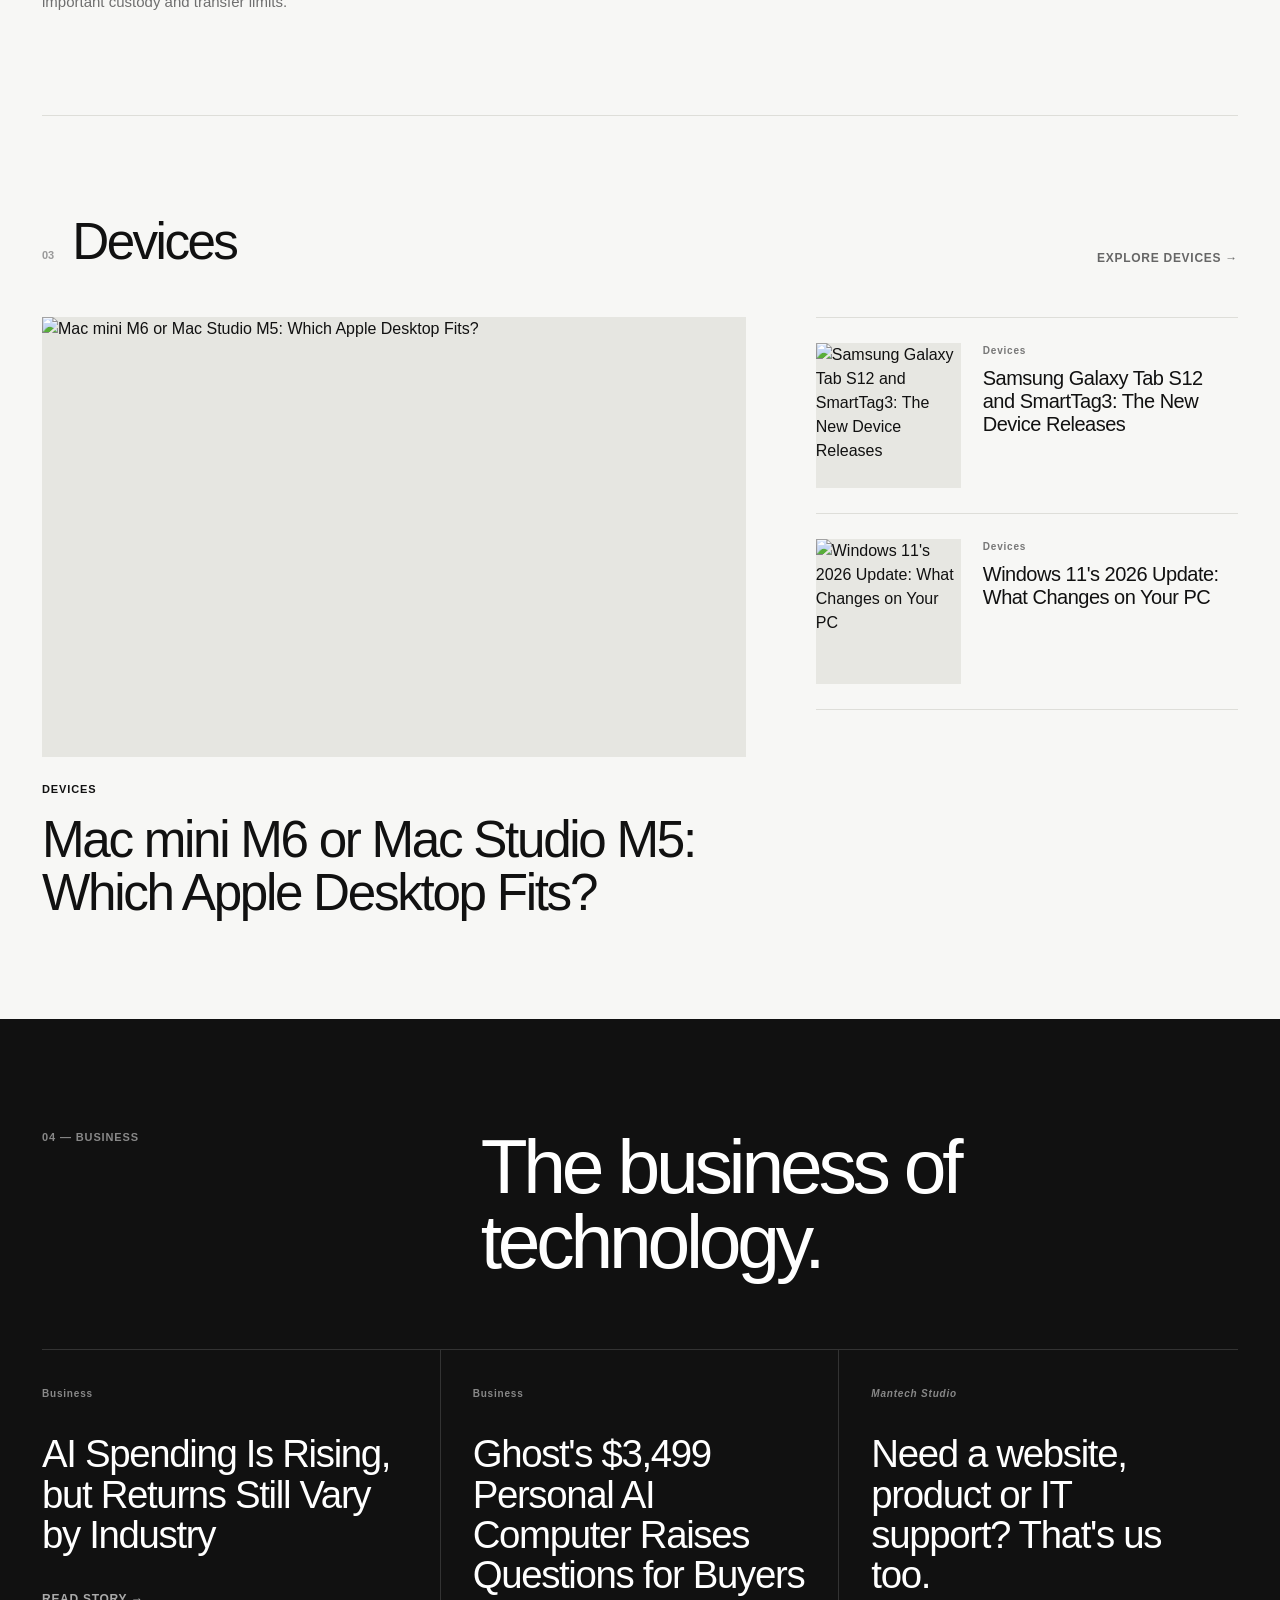
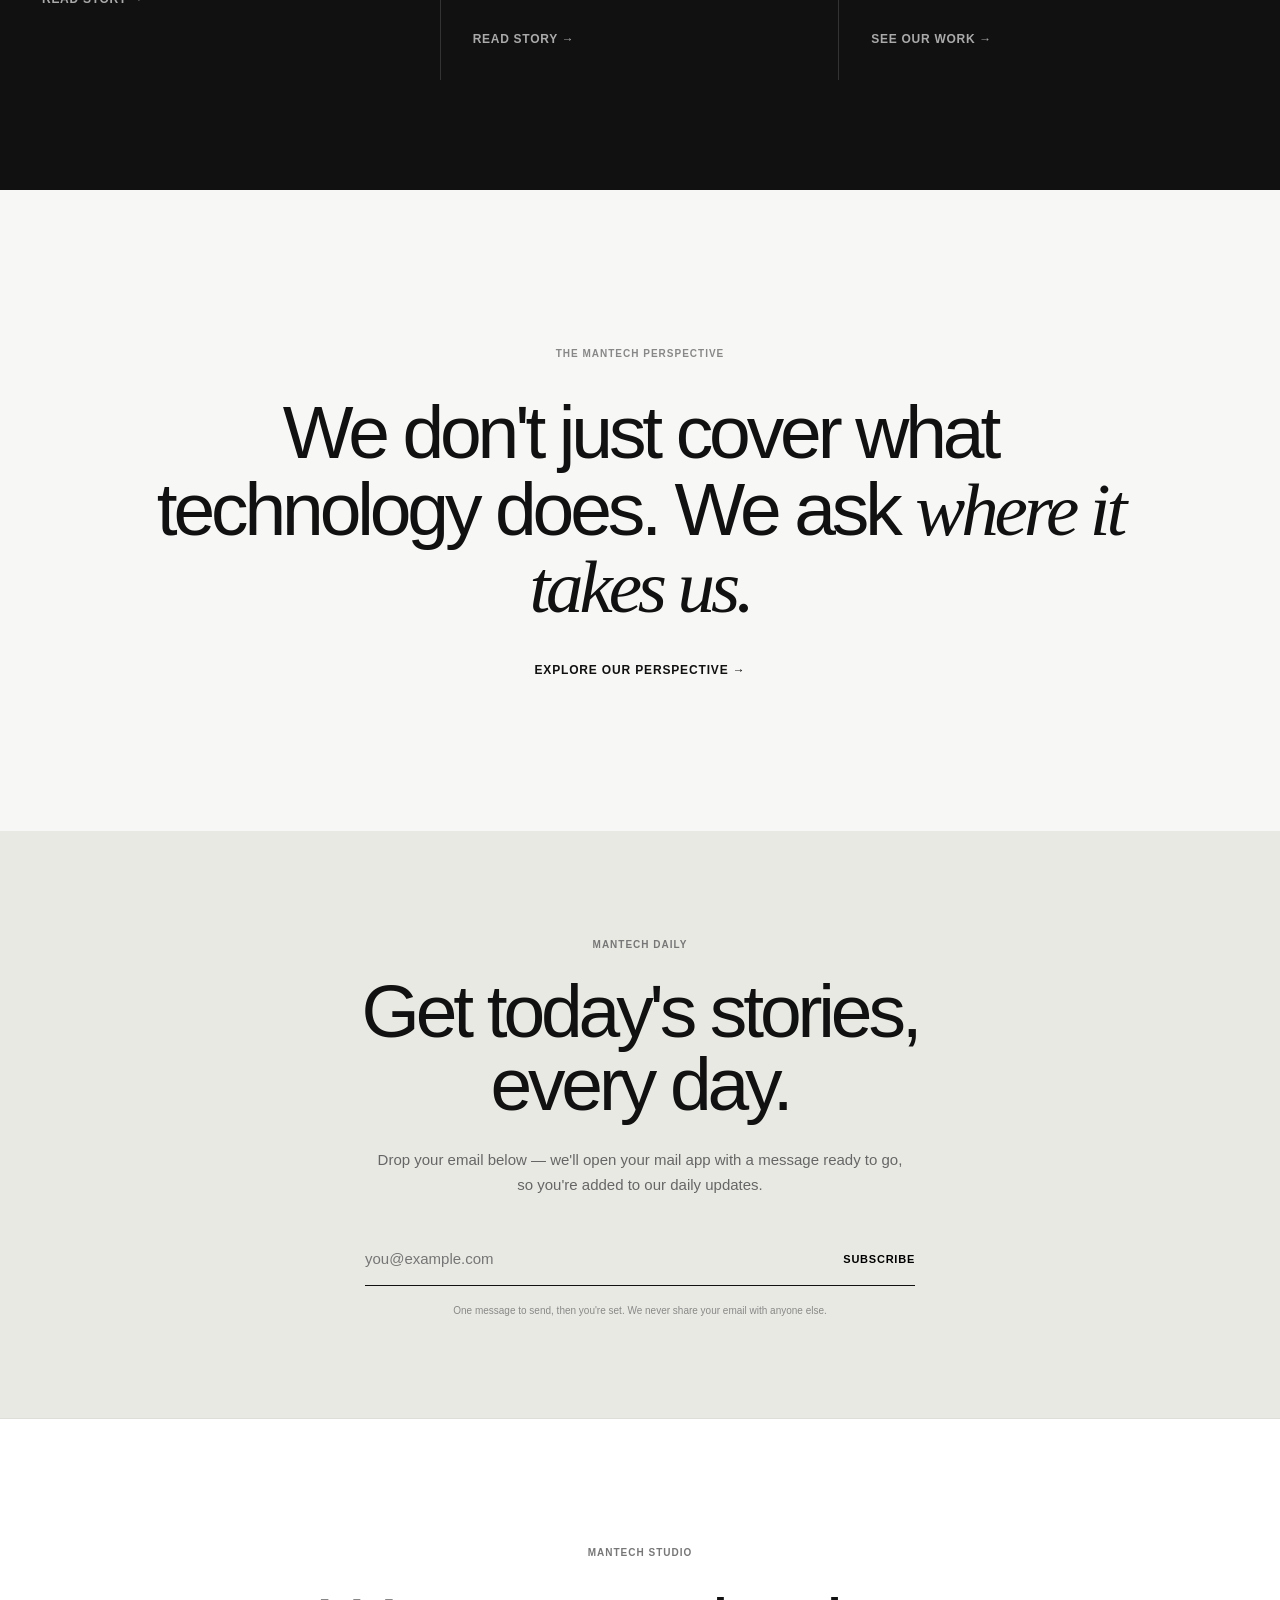
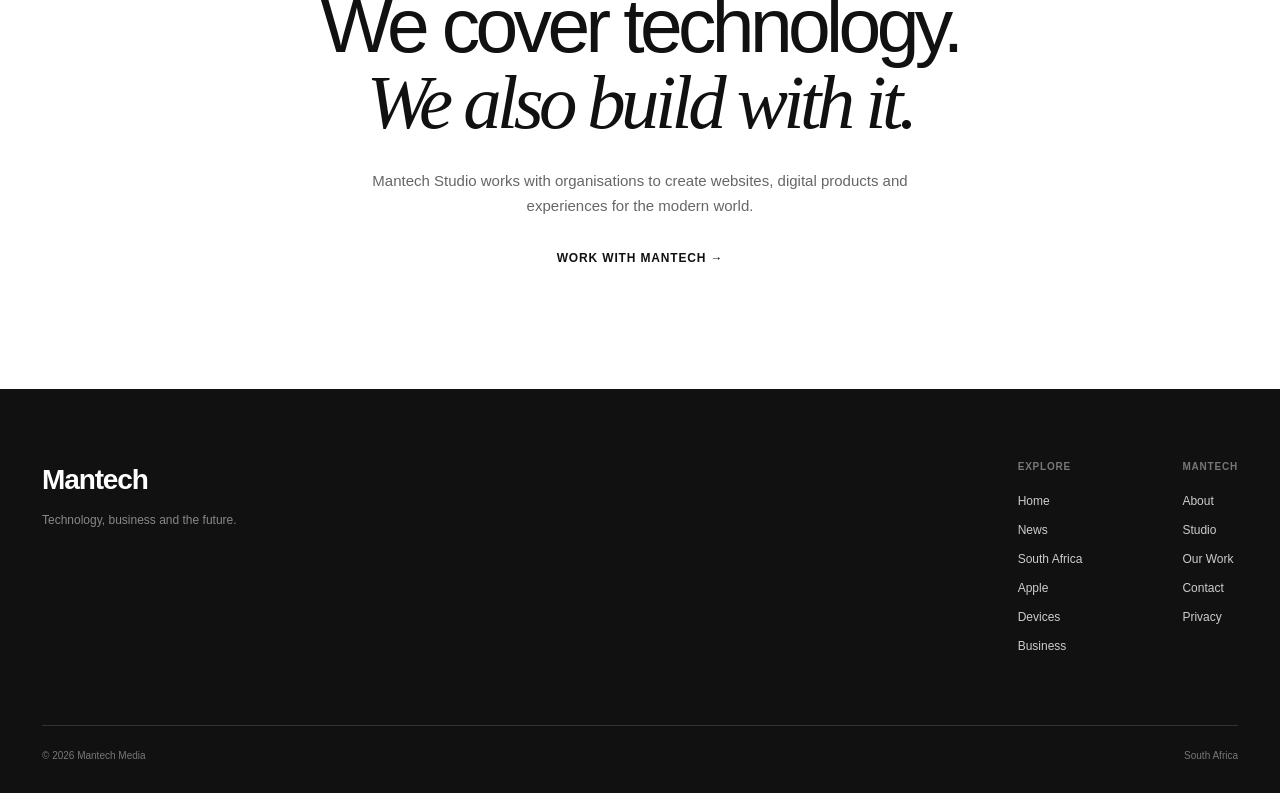
==== commit 1cad3de7: "update articles" ====
--- a/index.html
+++ b/index.html
@@ -123,13 +123,13 @@
                 <button
                     class="menu-button"
                     id="menuButton"
-                    aria-label="Open menu"
+                    aria-controls="mobileNavigation"
                     aria-expanded="false"
                     type="button"
                 >
 
-                    <span></span>
-                    <span></span>
+                    <span class="menu-button-label">Menu</span>
+                    <span class="menu-chevron" aria-hidden="true"></span>
 
                 </button>
 
@@ -267,29 +267,18 @@
             <div class="intro-title">
 
                 <h1>
-                     "STOP Doom Scrolling", 
-
-                    <em>
-                       Your Brain is Begging You 🫵 !
-                    </em>
+                          The Tech Industry,
+
+                          <em>Unraveled</em>
 
                 </h1>
 
 
                 <p>
-
-                   I mean Let's Face it, Social Media has taken away the Most important Factor in Learning , Which is Reading,
-                   <br>
-                   So  Give Your Brain Something better to consume by Discovering News, Technology, AI, Business and ideas worth reading. 
-                   
-                   <br>
-                   We aim to be part of your Dopamine Detox Journey.
-
-                    <br>
-                    <br>
-                    
-                   Subscribe For FREE & Join The Community of Passionate Readers.
-
+                          Clear-eyed reporting on technology, AI, business and the ideas shaping how we live and work.
+                          We unpack what matters, why it matters and what comes next.
+                          <br><br>
+                          Subscribe for free and join a community of curious readers.
                 </p> 
 
             </div>
--- a/css/style.css
+++ b/css/style.css
@@ -227,6 +227,7 @@
 }
 
 
+
 /* =========================================================
    MENU BUTTON
    ========================================================= */
@@ -234,19 +235,51 @@
 .menu-button {
     display: none;
 
-    width: 40px;
+    min-width: 76px;
     height: 40px;
-
-    flex-direction: column;
+    padding: 0 10px;
+
+    gap: 8px;
     align-items: center;
     justify-content: center;
-    gap: 5px;
-}
-
-.menu-button span {
-    width: 19px;
-    height: 1.5px;
-    background: #111111;
+
+    border: 1px solid #111111;
+    border-radius: 999px;
+    color: #111111;
+
+    transition:
+        background 0.2s ease,
+        color 0.2s ease;
+}
+
+.menu-button:hover {
+    background: rgba(17, 17, 17, 0.06);
+    color: #111111;
+}
+
+.menu-button-label {
+    font-size: 12px;
+    font-weight: 600;
+}
+
+.menu-chevron {
+    width: 7px;
+    height: 7px;
+
+    border-right: 1.5px solid currentColor;
+    border-bottom: 1.5px solid currentColor;
+
+    transform: translateY(-2px) rotate(45deg);
+    transition: transform 0.2s ease;
+}
+
+.menu-button[aria-expanded="true"] .menu-chevron {
+    transform: translateY(2px) rotate(225deg);
+}
+
+.menu-button:focus-visible {
+    outline: 2px solid currentColor;
+    outline-offset: 3px;
 }
 
 
